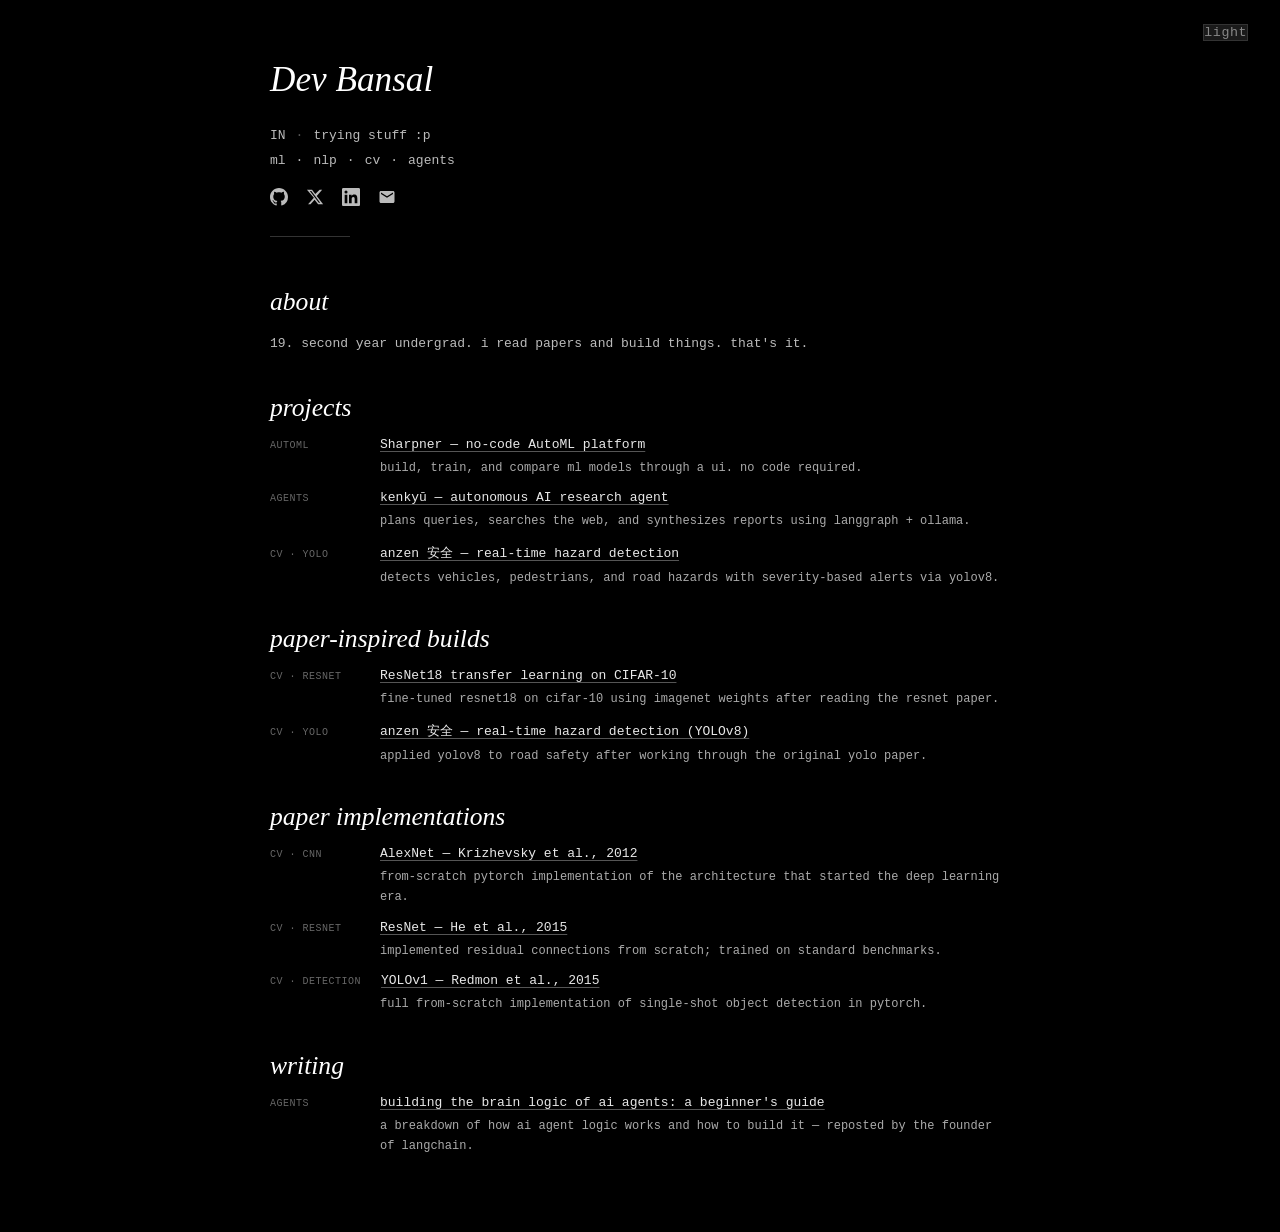
==== index.html @ 610fa6ba "Add files via upload" ====
<!doctype html>
<html lang="en">
  <head>
    <meta charset="UTF-8" />
    <meta name="viewport" content="width=device-width, initial-scale=1.0" />
    <title>sharpeye08</title>
    <style>
      *,
      *::before,
      *::after {
        box-sizing: border-box;
        margin: 0;
        padding: 0;
      }

      /* ── Dark mode (default) ── */
      :root {
        --bg: #000;
        --fg: #e8e8e8;
        --fg-heading: #fff;
        --fg-meta: #bbb;
        --fg-dot: #555;
        --fg-date: #666;
        --fg-desc: #777;
        --fg-about: #aaa;
        --fg-footer: #444;
        --fg-footer-hv: #888;
        --link-color: #e8e8e8;
        --link-dec: #555;
        --link-hv: #fff;
        --link-dec-hv: #aaa;
        --hr-color: #333;
        --toggle-bg: #1a1a1a;
        --toggle-border: #333;
        --toggle-fg: #888;
        --toggle-hv: #bbb;
      }

      /* ── Light mode ── */
      body.light {
        --bg: #fafafa;
        --fg: #1a1a1a;
        --fg-heading: #000;
        --fg-meta: #555;
        --fg-dot: #bbb;
        --fg-date: #999;
        --fg-desc: #888;
        --fg-about: #555;
        --fg-footer: #bbb;
        --fg-footer-hv: #666;
        --link-color: #1a1a1a;
        --link-dec: #bbb;
        --link-hv: #000;
        --link-dec-hv: #666;
        --hr-color: #ddd;
        --toggle-bg: #f0f0f0;
        --toggle-border: #ddd;
        --toggle-fg: #999;
        --toggle-hv: #444;
      }

      body {
        background: var(--bg);
        color: var(--fg);
        font-family:
          "SF Mono", "SFMono-Regular", ui-monospace, Menlo, Monaco,
          "Cascadia Mono", "Liberation Mono", monospace;
        font-size: 13px;
        min-height: 100vh;
        padding: 60px 0 40px 0;
        transition:
          background 0.2s,
          color 0.2s;
      }

      .container {
        max-width: 820px;
        margin: 0 auto;
        padding: 0 40px;
      }

      /* ── Theme toggle ── */
      .theme-toggle {
        position: fixed;
        top: 24px;
        right: 32px;
        background: var(--toggle-bg);
        border: 1px solid var(--toggle-border);
        color: var(--toggle-fg);
        font-family:
          "SF Mono", "SFMono-Regular", ui-monospace, Menlo, monospace;
        transition:
          color 0.15s,
          border-color 0.15s,
          background 0.2s;
        letter-spacing: 0.04em;
      }

      .theme-toggle:hover {
        color: var(--toggle-hv);
        border-color: var(--toggle-hv);
      }

      /* ── Header ── */
      .name {
        font-family: Georgia, "Times New Roman", serif;
        font-size: 2.2rem;
        font-weight: normal;
        font-style: italic;
        color: var(--fg-heading);
        margin-bottom: 28px;
      }

      .meta-line {
        display: flex;
        align-items: center;
        gap: 10px;
        color: var(--fg-meta);
        margin-bottom: 10px;
        font-size: 13px;
        font-family:
          "SF Mono", "SFMono-Regular", ui-monospace, Menlo, monospace;
      }

      .meta-line .dot {
        color: var(--fg-dot);
      }

      .tags-line {
        display: flex;
        align-items: center;
        gap: 10px;
        color: var(--fg-meta);
        margin-bottom: 20px;
        font-size: 13px;
        font-family:
          "SF Mono", "SFMono-Regular", ui-monospace, Menlo, monospace;
      }

      /* ── Social Icons ── */
      .socials {
        display: flex;
        gap: 18px;
        margin-bottom: 30px;
      }

      .socials a {
        color: var(--fg-meta);
        text-decoration: none;
        display: flex;
        align-items: center;
        transition: color 0.15s;
      }

      .socials a:hover {
        color: var(--fg-heading);
      }

      .socials svg {
        width: 18px;
        height: 18px;
        fill: currentColor;
      }

      /* ── Divider ── */
      hr {
        border: none;
        border-top: 1px solid var(--hr-color);
        width: 80px;
        margin: 10px 0 50px 0;
        transition: border-color 0.2s;
      }

      /* ── Sections ── */
      section {
        margin-bottom: 36px;
      }

      .section-title {
        font-family: Georgia, "Times New Roman", serif;
        font-size: 1.6rem;
        font-weight: normal;
        font-style: italic;
        color: var(--fg-heading);
        margin-bottom: 14px;
      }

      .entry {
        display: flex;
        align-items: baseline;
        gap: 20px;
        margin-bottom: 6px;
      }

      .entry-tag {
        font-size: 10px;
        font-family:
          "SF Mono", "SFMono-Regular", ui-monospace, Menlo, monospace;
        color: var(--fg-date);
        white-space: nowrap;
        min-width: 90px;
        letter-spacing: 0.05em;
        text-transform: uppercase;
      }

      .entry-link {
        color: var(--link-color);
        text-decoration: underline;
        text-underline-offset: 3px;
        text-decoration-color: var(--link-dec);
        font-size: 13px;
        font-family:
          "SF Mono", "SFMono-Regular", ui-monospace, Menlo, monospace;
        cursor: pointer;
        transition:
          color 0.15s,
          text-decoration-color 0.15s;
      }

      .entry-link:hover {
        color: var(--link-hv);
        text-decoration-color: var(--link-dec-hv);
      }

      .empty {
        color: var(--fg-desc);
        font-size: 13px;
      }

      /* ── About ── */
      .about {
        color: var(--fg-meta);
        font-size: 13px;
        font-family:
          "SF Mono", "SFMono-Regular", ui-monospace, Menlo, monospace;
        line-height: 2;
        max-width: 580px;
        margin-bottom: 36px;
      }

      /* ── Entry description ── */
      .entry-desc {
        color: var(--fg-about);
        font-size: 12px;
        font-family:
          "SF Mono", "SFMono-Regular", ui-monospace, Menlo, monospace;
        margin-top: 3px;
        margin-left: 110px;
        margin-bottom: 12px;
        line-height: 1.7;
      }

      /* ── Footer ── */
      footer {
        margin-top: 60px;
        padding-top: 20px;
        display: flex;
        justify-content: space-between;
        align-items: center;
        color: var(--fg-footer);
        font-size: 11px;
        font-family: "IBM Plex Mono", monospace;
      }

      footer a {
        color: var(--fg-footer);
        text-decoration: none;
        transition: color 0.15s;
      }

      footer a:hover {
        color: var(--fg-footer-hv);
      }
    </style>
  </head>
  <body>
    <button
      class="theme-toggle"
      onclick="
        document.body.classList.toggle('light');
        this.textContent = document.body.classList.contains('light')
          ? 'dark'
          : 'light';
      "
    >
      light
    </button>
    <div class="container">
      <!-- Header -->
      <h1 class="name">Dev Bansal</h1>

      <div class="meta-line">
        <span>IN</span>
        <span class="dot">·</span>
        <span>trying stuff :p</span>
      </div>

      <div class="tags-line">
        <span>ml</span>
        <span class="dot">·</span>
        <span>nlp</span>
        <span class="dot">·</span>
        <span>cv</span>
        <span class="dot">·</span>
        <span>agents</span>
      </div>

      <!-- Social Icons -->
      <div class="socials">
        <!-- GitHub -->
        <a href="https://github.com/sharpeye08" target="_blank" title="GitHub">
          <svg viewBox="0 0 24 24" xmlns="http://www.w3.org/2000/svg">
            <path
              d="M12 0C5.37 0 0 5.37 0 12c0 5.31 3.435 9.795 8.205 11.385.6.105.825-.255.825-.57 0-.285-.015-1.23-.015-2.235-3.015.555-3.795-.735-4.035-1.41-.135-.345-.72-1.41-1.23-1.695-.42-.225-1.02-.78-.015-.795.945-.015 1.62.87 1.845 1.23 1.08 1.815 2.805 1.305 3.495.99.105-.78.42-1.305.765-1.605-2.67-.3-5.46-1.335-5.46-5.925 0-1.305.465-2.385 1.23-3.225-.12-.3-.54-1.53.12-3.18 0 0 1.005-.315 3.3 1.23.96-.27 1.98-.405 3-.405s2.04.135 3 .405c2.295-1.56 3.3-1.23 3.3-1.23.66 1.65.24 2.88.12 3.18.765.84 1.23 1.905 1.23 3.225 0 4.605-2.805 5.625-5.475 5.925.435.375.81 1.095.81 2.22 0 1.605-.015 2.895-.015 3.3 0 .315.225.69.825.57A12.02 12.02 0 0 0 24 12c0-6.63-5.37-12-12-12z"
            />
          </svg>
        </a>
        <!-- X / Twitter -->
        <a href="https://x.com/sharpeye_wnl" target="_blank" title="X">
          <svg viewBox="0 0 24 24" xmlns="http://www.w3.org/2000/svg">
            <path
              d="M18.244 2.25h3.308l-7.227 8.26 8.502 11.24H16.17l-4.714-6.231-5.401 6.231H2.744l7.737-8.835L1.254 2.25H8.08l4.259 5.632L18.244 2.25zm-1.161 17.52h1.833L7.084 4.126H5.117L17.083 19.77z"
            />
          </svg>
        </a>
        <!-- LinkedIn -->
        <a
          href="https://www.linkedin.com/in/devbansal08"
          target="_blank"
          title="LinkedIn"
        >
          <svg viewBox="0 0 24 24" xmlns="http://www.w3.org/2000/svg">
            <path
              d="M20.447 20.452h-3.554v-5.569c0-1.328-.027-3.037-1.852-3.037-1.853 0-2.136 1.445-2.136 2.939v5.667H9.351V9h3.414v1.561h.046c.477-.9 1.637-1.85 3.37-1.85 3.601 0 4.267 2.37 4.267 5.455v6.286zM5.337 7.433a2.062 2.062 0 0 1-2.063-2.065 2.064 2.064 0 1 1 2.063 2.065zm1.782 13.019H3.555V9h3.564v11.452zM22.225 0H1.771C.792 0 0 .774 0 1.729v20.542C0 23.227.792 24 1.771 24h20.451C23.2 24 24 23.227 24 22.271V1.729C24 .774 23.2 0 22.222 0h.003z"
            />
          </svg>
        </a>
        <!-- Email -->
        <a href="mailto:" title="Email">
          <svg viewBox="0 0 24 24" xmlns="http://www.w3.org/2000/svg">
            <path
              d="M20 4H4c-1.1 0-2 .9-2 2v12c0 1.1.9 2 2 2h16c1.1 0 2-.9 2-2V6c0-1.1-.9-2-2-2zm0 4-8 5-8-5V6l8 5 8-5v2z"
            />
          </svg>
        </a>
      </div>

      <hr />

      <!-- About -->
      <section>
        <h2 class="section-title">about</h2>
        <p class="about">
          19. second year undergrad. i read papers and build things. that's it.
        </p>
      </section>

      <!-- Projects -->
      <section>
        <h2 class="section-title">projects</h2>
        <div class="entry">
          <span class="entry-tag">automl</span>
          <a
            href="https://github.com/sharpeye08/Sharpner"
            target="_blank"
            class="entry-link"
            >Sharpner — no-code AutoML platform</a
          >
        </div>
        <p class="entry-desc">
          build, train, and compare ml models through a ui. no code required.
        </p>
        <div class="entry">
          <span class="entry-tag">agents</span>
          <a
            href="https://github.com/sharpeye08/kenkyu"
            target="_blank"
            class="entry-link"
            >kenkyū — autonomous AI research agent</a
          >
        </div>
        <p class="entry-desc">
          plans queries, searches the web, and synthesizes reports using
          langgraph + ollama.
        </p>
        <div class="entry">
          <span class="entry-tag">cv · yolo</span>
          <a
            href="https://github.com/sharpeye08/anzen-"
            target="_blank"
            class="entry-link"
            >anzen 安全 — real-time hazard detection</a
          >
        </div>
        <p class="entry-desc">
          detects vehicles, pedestrians, and road hazards with severity-based
          alerts via yolov8.
        </p>
      </section>

      <!-- Paper-inspired builds -->
      <section>
        <h2 class="section-title">paper-inspired builds</h2>
        <div class="entry">
          <span class="entry-tag">cv · resnet</span>
          <a
            href="https://github.com/sharpeye08/ResNet18-transfer-learning-on-CIFAR-10"
            target="_blank"
            class="entry-link"
            >ResNet18 transfer learning on CIFAR-10</a
          >
        </div>
        <p class="entry-desc">
          fine-tuned resnet18 on cifar-10 using imagenet weights after reading
          the resnet paper.
        </p>
        <div class="entry">
          <span class="entry-tag">cv · yolo</span>
          <a
            href="https://github.com/sharpeye08/anzen-"
            target="_blank"
            class="entry-link"
            >anzen 安全 — real-time hazard detection (YOLOv8)</a
          >
        </div>
        <p class="entry-desc">
          applied yolov8 to road safety after working through the original yolo
          paper.
        </p>
      </section>

      <!-- Paper implementations -->
      <section>
        <h2 class="section-title">paper implementations</h2>
        <div class="entry">
          <span class="entry-tag">cv · cnn</span>
          <a
            href="https://github.com/sharpeye08/AlexNet-implementation"
            target="_blank"
            class="entry-link"
            >AlexNet — Krizhevsky et al., 2012</a
          >
        </div>
        <p class="entry-desc">
          from-scratch pytorch implementation of the architecture that started
          the deep learning era.
        </p>
        <div class="entry">
          <span class="entry-tag">cv · resnet</span>
          <a
            href="https://github.com/sharpeye08/ResNet-implementation"
            target="_blank"
            class="entry-link"
            >ResNet — He et al., 2015</a
          >
        </div>
        <p class="entry-desc">
          implemented residual connections from scratch; trained on standard
          benchmarks.
        </p>
        <div class="entry">
          <span class="entry-tag">cv · detection</span>
          <a
            href="https://github.com/sharpeye08/YOLOv1-Paper-Implementation-"
            target="_blank"
            class="entry-link"
            >YOLOv1 — Redmon et al., 2015</a
          >
        </div>
        <p class="entry-desc">
          full from-scratch implementation of single-shot object detection in
          pytorch.
        </p>
      </section>

      <!-- Writing -->
      <section>
        <h2 class="section-title">writing</h2>
        <div class="entry">
          <span class="entry-tag">agents</span>
          <a
            href="https://x.com/sharpeye_wnl/status/2017110571460784451"
            target="_blank"
            class="entry-link"
            >building the brain logic of ai agents: a beginner's guide</a
          >
        </div>
        <p class="entry-desc">
          a breakdown of how ai agent logic works and how to build it — reposted
          by the founder of langchain.
        </p>
      </section>
    </div>
  </body>
</html>
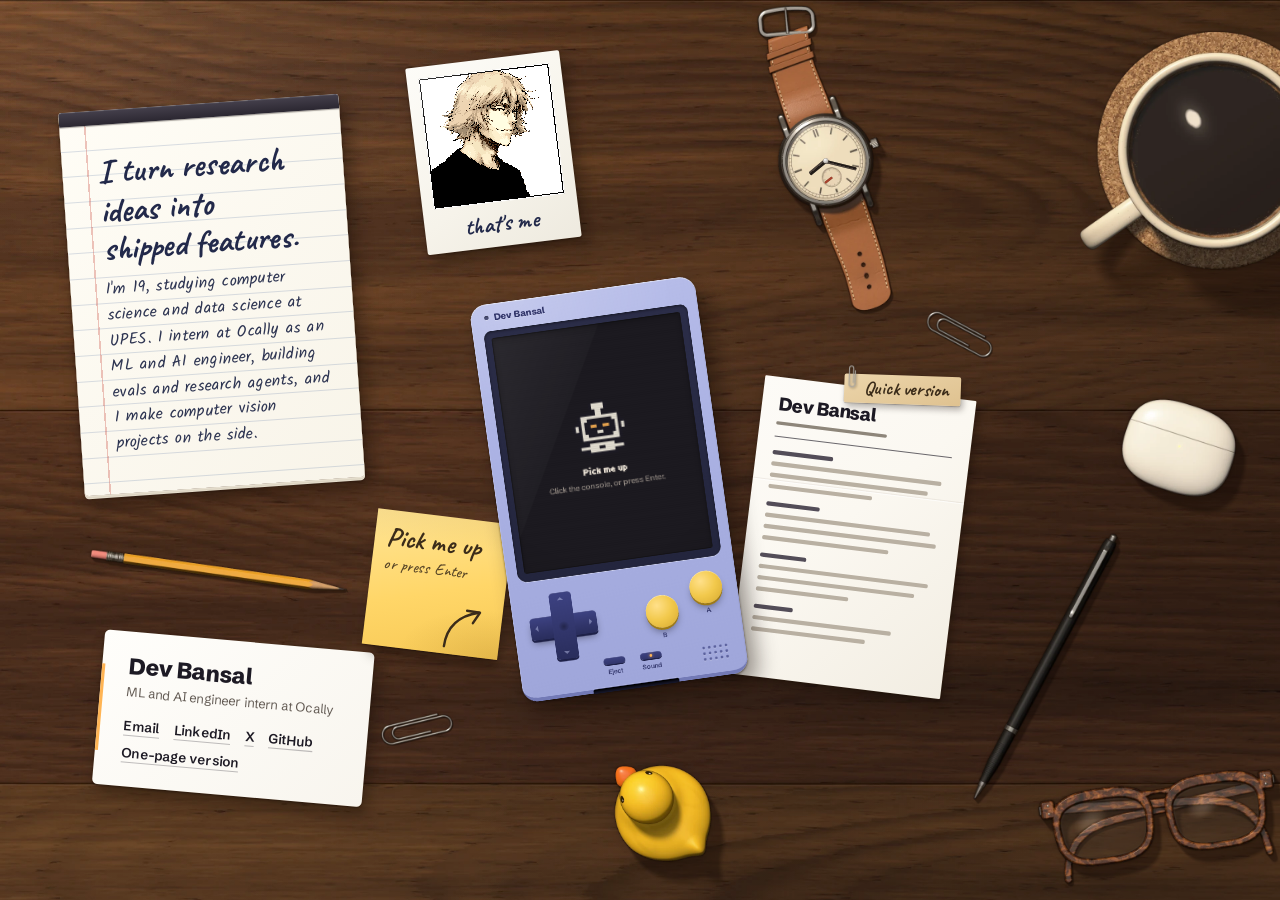
==== commit 95094c09: "New portfolio: a desk flat-lay with a playable handheld console Pick up the console and play the car" ====
--- a/index.html
+++ b/index.html
@@ -1,495 +1,184 @@
-<!doctype html>
-<html lang="en">
-  <head>
-    <meta charset="UTF-8" />
-    <meta name="viewport" content="width=device-width, initial-scale=1.0" />
-    <title>sharpeye08</title>
-    <style>
-      *,
-      *::before,
-      *::after {
-        box-sizing: border-box;
-        margin: 0;
-        padding: 0;
-      }
-
-      /* ── Dark mode (default) ── */
-      :root {
-        --bg: #000;
-        --fg: #e8e8e8;
-        --fg-heading: #fff;
-        --fg-meta: #bbb;
-        --fg-dot: #555;
-        --fg-date: #666;
-        --fg-desc: #777;
-        --fg-about: #aaa;
-        --fg-footer: #444;
-        --fg-footer-hv: #888;
-        --link-color: #e8e8e8;
-        --link-dec: #555;
-        --link-hv: #fff;
-        --link-dec-hv: #aaa;
-        --hr-color: #333;
-        --toggle-bg: #1a1a1a;
-        --toggle-border: #333;
-        --toggle-fg: #888;
-        --toggle-hv: #bbb;
-      }
-
-      /* ── Light mode ── */
-      body.light {
-        --bg: #fafafa;
-        --fg: #1a1a1a;
-        --fg-heading: #000;
-        --fg-meta: #555;
-        --fg-dot: #bbb;
-        --fg-date: #999;
-        --fg-desc: #888;
-        --fg-about: #555;
-        --fg-footer: #bbb;
-        --fg-footer-hv: #666;
-        --link-color: #1a1a1a;
-        --link-dec: #bbb;
-        --link-hv: #000;
-        --link-dec-hv: #666;
-        --hr-color: #ddd;
-        --toggle-bg: #f0f0f0;
-        --toggle-border: #ddd;
-        --toggle-fg: #999;
-        --toggle-hv: #444;
-      }
-
-      body {
-        background: var(--bg);
-        color: var(--fg);
-        font-family:
-          "SF Mono", "SFMono-Regular", ui-monospace, Menlo, Monaco,
-          "Cascadia Mono", "Liberation Mono", monospace;
-        font-size: 13px;
-        min-height: 100vh;
-        padding: 60px 0 40px 0;
-        transition:
-          background 0.2s,
-          color 0.2s;
-      }
-
-      .container {
-        max-width: 820px;
-        margin: 0 auto;
-        padding: 0 40px;
-      }
-
-      /* ── Theme toggle ── */
-      .theme-toggle {
-        position: fixed;
-        top: 24px;
-        right: 32px;
-        background: var(--toggle-bg);
-        border: 1px solid var(--toggle-border);
-        color: var(--toggle-fg);
-        font-family:
-          "SF Mono", "SFMono-Regular", ui-monospace, Menlo, monospace;
-        transition:
-          color 0.15s,
-          border-color 0.15s,
-          background 0.2s;
-        letter-spacing: 0.04em;
-      }
-
-      .theme-toggle:hover {
-        color: var(--toggle-hv);
-        border-color: var(--toggle-hv);
-      }
-
-      /* ── Header ── */
-      .name {
-        font-family: Georgia, "Times New Roman", serif;
-        font-size: 2.2rem;
-        font-weight: normal;
-        font-style: italic;
-        color: var(--fg-heading);
-        margin-bottom: 28px;
-      }
-
-      .meta-line {
-        display: flex;
-        align-items: center;
-        gap: 10px;
-        color: var(--fg-meta);
-        margin-bottom: 10px;
-        font-size: 13px;
-        font-family:
-          "SF Mono", "SFMono-Regular", ui-monospace, Menlo, monospace;
-      }
-
-      .meta-line .dot {
-        color: var(--fg-dot);
-      }
-
-      .tags-line {
-        display: flex;
-        align-items: center;
-        gap: 10px;
-        color: var(--fg-meta);
-        margin-bottom: 20px;
-        font-size: 13px;
-        font-family:
-          "SF Mono", "SFMono-Regular", ui-monospace, Menlo, monospace;
-      }
-
-      /* ── Social Icons ── */
-      .socials {
-        display: flex;
-        gap: 18px;
-        margin-bottom: 30px;
-      }
-
-      .socials a {
-        color: var(--fg-meta);
-        text-decoration: none;
-        display: flex;
-        align-items: center;
-        transition: color 0.15s;
-      }
-
-      .socials a:hover {
-        color: var(--fg-heading);
-      }
-
-      .socials svg {
-        width: 18px;
-        height: 18px;
-        fill: currentColor;
-      }
-
-      /* ── Divider ── */
-      hr {
-        border: none;
-        border-top: 1px solid var(--hr-color);
-        width: 80px;
-        margin: 10px 0 50px 0;
-        transition: border-color 0.2s;
-      }
-
-      /* ── Sections ── */
-      section {
-        margin-bottom: 36px;
-      }
-
-      .section-title {
-        font-family: Georgia, "Times New Roman", serif;
-        font-size: 1.6rem;
-        font-weight: normal;
-        font-style: italic;
-        color: var(--fg-heading);
-        margin-bottom: 14px;
-      }
-
-      .entry {
-        display: flex;
-        align-items: baseline;
-        gap: 20px;
-        margin-bottom: 6px;
-      }
-
-      .entry-tag {
-        font-size: 10px;
-        font-family:
-          "SF Mono", "SFMono-Regular", ui-monospace, Menlo, monospace;
-        color: var(--fg-date);
-        white-space: nowrap;
-        min-width: 90px;
-        letter-spacing: 0.05em;
-        text-transform: uppercase;
-      }
-
-      .entry-link {
-        color: var(--link-color);
-        text-decoration: underline;
-        text-underline-offset: 3px;
-        text-decoration-color: var(--link-dec);
-        font-size: 13px;
-        font-family:
-          "SF Mono", "SFMono-Regular", ui-monospace, Menlo, monospace;
-        cursor: pointer;
-        transition:
-          color 0.15s,
-          text-decoration-color 0.15s;
-      }
-
-      .entry-link:hover {
-        color: var(--link-hv);
-        text-decoration-color: var(--link-dec-hv);
-      }
-
-      .empty {
-        color: var(--fg-desc);
-        font-size: 13px;
-      }
-
-      /* ── About ── */
-      .about {
-        color: var(--fg-meta);
-        font-size: 13px;
-        font-family:
-          "SF Mono", "SFMono-Regular", ui-monospace, Menlo, monospace;
-        line-height: 2;
-        max-width: 580px;
-        margin-bottom: 36px;
-      }
-
-      /* ── Entry description ── */
-      .entry-desc {
-        color: var(--fg-about);
-        font-size: 12px;
-        font-family:
-          "SF Mono", "SFMono-Regular", ui-monospace, Menlo, monospace;
-        margin-top: 3px;
-        margin-left: 110px;
-        margin-bottom: 12px;
-        line-height: 1.7;
-      }
-
-      /* ── Footer ── */
-      footer {
-        margin-top: 60px;
-        padding-top: 20px;
-        display: flex;
-        justify-content: space-between;
-        align-items: center;
-        color: var(--fg-footer);
-        font-size: 11px;
-        font-family: "IBM Plex Mono", monospace;
-      }
-
-      footer a {
-        color: var(--fg-footer);
-        text-decoration: none;
-        transition: color 0.15s;
-      }
-
-      footer a:hover {
-        color: var(--fg-footer-hv);
-      }
-    </style>
-  </head>
-  <body>
-    <button
-      class="theme-toggle"
-      onclick="
-        document.body.classList.toggle('light');
-        this.textContent = document.body.classList.contains('light')
-          ? 'dark'
-          : 'light';
-      "
-    >
-      light
-    </button>
-    <div class="container">
-      <!-- Header -->
-      <h1 class="name">Dev Bansal</h1>
-
-      <div class="meta-line">
-        <span>IN</span>
-        <span class="dot">·</span>
-        <span>trying stuff :p</span>
-      </div>
-
-      <div class="tags-line">
-        <span>ml</span>
-        <span class="dot">·</span>
-        <span>nlp</span>
-        <span class="dot">·</span>
-        <span>cv</span>
-        <span class="dot">·</span>
-        <span>agents</span>
-      </div>
-
-      <!-- Social Icons -->
-      <div class="socials">
-        <!-- GitHub -->
-        <a href="https://github.com/sharpeye08" target="_blank" title="GitHub">
-          <svg viewBox="0 0 24 24" xmlns="http://www.w3.org/2000/svg">
-            <path
-              d="M12 0C5.37 0 0 5.37 0 12c0 5.31 3.435 9.795 8.205 11.385.6.105.825-.255.825-.57 0-.285-.015-1.23-.015-2.235-3.015.555-3.795-.735-4.035-1.41-.135-.345-.72-1.41-1.23-1.695-.42-.225-1.02-.78-.015-.795.945-.015 1.62.87 1.845 1.23 1.08 1.815 2.805 1.305 3.495.99.105-.78.42-1.305.765-1.605-2.67-.3-5.46-1.335-5.46-5.925 0-1.305.465-2.385 1.23-3.225-.12-.3-.54-1.53.12-3.18 0 0 1.005-.315 3.3 1.23.96-.27 1.98-.405 3-.405s2.04.135 3 .405c2.295-1.56 3.3-1.23 3.3-1.23.66 1.65.24 2.88.12 3.18.765.84 1.23 1.905 1.23 3.225 0 4.605-2.805 5.625-5.475 5.925.435.375.81 1.095.81 2.22 0 1.605-.015 2.895-.015 3.3 0 .315.225.69.825.57A12.02 12.02 0 0 0 24 12c0-6.63-5.37-12-12-12z"
-            />
-          </svg>
-        </a>
-        <!-- X / Twitter -->
-        <a href="https://x.com/sharpeye_wnl" target="_blank" title="X">
-          <svg viewBox="0 0 24 24" xmlns="http://www.w3.org/2000/svg">
-            <path
-              d="M18.244 2.25h3.308l-7.227 8.26 8.502 11.24H16.17l-4.714-6.231-5.401 6.231H2.744l7.737-8.835L1.254 2.25H8.08l4.259 5.632L18.244 2.25zm-1.161 17.52h1.833L7.084 4.126H5.117L17.083 19.77z"
-            />
-          </svg>
-        </a>
-        <!-- LinkedIn -->
-        <a
-          href="https://www.linkedin.com/in/devbansal08"
-          target="_blank"
-          title="LinkedIn"
-        >
-          <svg viewBox="0 0 24 24" xmlns="http://www.w3.org/2000/svg">
-            <path
-              d="M20.447 20.452h-3.554v-5.569c0-1.328-.027-3.037-1.852-3.037-1.853 0-2.136 1.445-2.136 2.939v5.667H9.351V9h3.414v1.561h.046c.477-.9 1.637-1.85 3.37-1.85 3.601 0 4.267 2.37 4.267 5.455v6.286zM5.337 7.433a2.062 2.062 0 0 1-2.063-2.065 2.064 2.064 0 1 1 2.063 2.065zm1.782 13.019H3.555V9h3.564v11.452zM22.225 0H1.771C.792 0 0 .774 0 1.729v20.542C0 23.227.792 24 1.771 24h20.451C23.2 24 24 23.227 24 22.271V1.729C24 .774 23.2 0 22.222 0h.003z"
-            />
-          </svg>
-        </a>
-        <!-- Email -->
-        <a href="mailto:" title="Email">
-          <svg viewBox="0 0 24 24" xmlns="http://www.w3.org/2000/svg">
-            <path
-              d="M20 4H4c-1.1 0-2 .9-2 2v12c0 1.1.9 2 2 2h16c1.1 0 2-.9 2-2V6c0-1.1-.9-2-2-2zm0 4-8 5-8-5V6l8 5 8-5v2z"
-            />
-          </svg>
-        </a>
-      </div>
-
-      <hr />
-
-      <!-- About -->
-      <section>
-        <h2 class="section-title">about</h2>
-        <p class="about">
-          19. second year undergrad. i read papers and build things. that's it.
-        </p>
-      </section>
-
-      <!-- Projects -->
-      <section>
-        <h2 class="section-title">projects</h2>
-        <div class="entry">
-          <span class="entry-tag">automl</span>
-          <a
-            href="https://github.com/sharpeye08/Sharpner"
-            target="_blank"
-            class="entry-link"
-            >Sharpner — no-code AutoML platform</a
-          >
-        </div>
-        <p class="entry-desc">
-          build, train, and compare ml models through a ui. no code required.
-        </p>
-        <div class="entry">
-          <span class="entry-tag">agents</span>
-          <a
-            href="https://github.com/sharpeye08/kenkyu"
-            target="_blank"
-            class="entry-link"
-            >kenkyū — autonomous AI research agent</a
-          >
-        </div>
-        <p class="entry-desc">
-          plans queries, searches the web, and synthesizes reports using
-          langgraph + ollama.
-        </p>
-        <div class="entry">
-          <span class="entry-tag">cv · yolo</span>
-          <a
-            href="https://github.com/sharpeye08/anzen-"
-            target="_blank"
-            class="entry-link"
-            >anzen 安全 — real-time hazard detection</a
-          >
-        </div>
-        <p class="entry-desc">
-          detects vehicles, pedestrians, and road hazards with severity-based
-          alerts via yolov8.
-        </p>
-      </section>
-
-      <!-- Paper-inspired builds -->
-      <section>
-        <h2 class="section-title">paper-inspired builds</h2>
-        <div class="entry">
-          <span class="entry-tag">cv · resnet</span>
-          <a
-            href="https://github.com/sharpeye08/ResNet18-transfer-learning-on-CIFAR-10"
-            target="_blank"
-            class="entry-link"
-            >ResNet18 transfer learning on CIFAR-10</a
-          >
-        </div>
-        <p class="entry-desc">
-          fine-tuned resnet18 on cifar-10 using imagenet weights after reading
-          the resnet paper.
-        </p>
-        <div class="entry">
-          <span class="entry-tag">cv · yolo</span>
-          <a
-            href="https://github.com/sharpeye08/anzen-"
-            target="_blank"
-            class="entry-link"
-            >anzen 安全 — real-time hazard detection (YOLOv8)</a
-          >
-        </div>
-        <p class="entry-desc">
-          applied yolov8 to road safety after working through the original yolo
-          paper.
-        </p>
-      </section>
-
-      <!-- Paper implementations -->
-      <section>
-        <h2 class="section-title">paper implementations</h2>
-        <div class="entry">
-          <span class="entry-tag">cv · cnn</span>
-          <a
-            href="https://github.com/sharpeye08/AlexNet-implementation"
-            target="_blank"
-            class="entry-link"
-            >AlexNet — Krizhevsky et al., 2012</a
-          >
-        </div>
-        <p class="entry-desc">
-          from-scratch pytorch implementation of the architecture that started
-          the deep learning era.
-        </p>
-        <div class="entry">
-          <span class="entry-tag">cv · resnet</span>
-          <a
-            href="https://github.com/sharpeye08/ResNet-implementation"
-            target="_blank"
-            class="entry-link"
-            >ResNet — He et al., 2015</a
-          >
-        </div>
-        <p class="entry-desc">
-          implemented residual connections from scratch; trained on standard
-          benchmarks.
-        </p>
-        <div class="entry">
-          <span class="entry-tag">cv · detection</span>
-          <a
-            href="https://github.com/sharpeye08/YOLOv1-Paper-Implementation-"
-            target="_blank"
-            class="entry-link"
-            >YOLOv1 — Redmon et al., 2015</a
-          >
-        </div>
-        <p class="entry-desc">
-          full from-scratch implementation of single-shot object detection in
-          pytorch.
-        </p>
-      </section>
-
-      <!-- Writing -->
-      <section>
-        <h2 class="section-title">writing</h2>
-        <div class="entry">
-          <span class="entry-tag">agents</span>
-          <a
-            href="https://x.com/sharpeye_wnl/status/2017110571460784451"
-            target="_blank"
-            class="entry-link"
-            >building the brain logic of ai agents: a beginner's guide</a
-          >
-        </div>
-        <p class="entry-desc">
-          a breakdown of how ai agent logic works and how to build it — reposted
-          by the founder of langchain.
-        </p>
-      </section>
-    </div>
-  </body>
-</html>
+<!DOCTYPE html>
+<html lang="en">
+  <head>
+    <meta charset="utf-8" />
+    <meta name="viewport" content="width=device-width, initial-scale=1" />
+    <title>Dev Bansal, ML and AI engineer</title>
+    <meta
+      name="description"
+      content="Dev Bansal, 19, ML and AI engineer intern at Ocally. Projects, writing and links, played on a handheld console."
+    />
+    <meta name="theme-color" content="#342419" />
+    <link rel="canonical" href="https://sharpeye08.github.io/" />
+    <meta property="og:type" content="website" />
+    <meta property="og:site_name" content="Dev Bansal" />
+    <meta property="og:title" content="Dev Bansal, ML and AI engineer" />
+    <meta property="og:description" content="Pick up the console and play the cartridges: projects, writing and links. Or read the one-page version." />
+    <meta property="og:url" content="https://sharpeye08.github.io/" />
+    <meta property="og:image" content="https://sharpeye08.github.io/assets/og.jpg" />
+    <meta property="og:image:width" content="1200" />
+    <meta property="og:image:height" content="630" />
+    <meta property="og:image:alt" content="A handheld console, a printed one-page resume and a coffee mug on a walnut desk." />
+    <meta name="twitter:card" content="summary_large_image" />
+    <meta name="twitter:site" content="@sharpeye_wnl" />
+    <link rel="icon" href="assets/avatar-pixel.png" />
+    <link rel="preconnect" href="https://fonts.googleapis.com" />
+    <link rel="preconnect" href="https://fonts.gstatic.com" crossorigin />
+    <link
+      href="https://fonts.googleapis.com/css2?family=Pixelify+Sans:wght@400;600;700&family=Schibsted+Grotesk:wght@400;600;800&display=swap"
+      rel="stylesheet"
+    />
+    <!-- Pixelify's capital B reads as G or 8; this one letter comes from Tiny5 -->
+    <link href="https://fonts.googleapis.com/css2?family=Tiny5&text=B&display=swap" rel="stylesheet" />
+    <link href="https://fonts.googleapis.com/css2?family=Caveat:wght@500;700&family=Kalam:wght@400&display=swap" rel="stylesheet" />
+    <link rel="stylesheet" href="css/style.css" />
+    <link rel="stylesheet" href="css/screen.css" />
+    <link rel="stylesheet" href="css/scene.css" />
+    <link rel="stylesheet" href="css/desk.css" />
+  </head>
+  <body>
+    <noscript>
+      <div class="noscript">
+        <p>This portfolio runs on JavaScript. Without it, read the <a href="classic.html">one-page version</a>, find my work on <a href="https://github.com/sharpeye08">GitHub</a>, or email <a href="mailto:devb6646@gmail.com">devb6646@gmail.com</a>.</p>
+      </div>
+    </noscript>
+    <div class="room">
+      <header class="intro">
+        <h1 id="headline">I turn research ideas into shipped features.</h1>
+        <p id="intro">
+          I'm 19, studying computer science and data science at UPES. I intern
+          at Ocally as an ML and AI engineer, building evals and research
+          agents, and I make computer vision projects on the side.
+        </p>
+      </header>
+
+      <main class="stage" id="stage" aria-label="Cartridge shelf and console">
+        <div class="unit" id="unit">
+          <div class="console" id="console">
+            <div class="brand">
+              <span class="led" id="led" aria-hidden="true"></span>
+              <span id="deviceName">Dev Bansal</span>
+            </div>
+            <div class="bezel">
+              <div class="screen" id="screen">
+                <div class="view" id="view"></div>
+                <canvas class="noise" id="noise" hidden aria-hidden="true"></canvas>
+              </div>
+            </div>
+            <div class="controls">
+              <div class="dpad" role="group" aria-label="Direction pad">
+                <span class="cross" aria-hidden="true"><i></i><i></i><b class="ar-up"></b><b class="ar-right"></b><b class="ar-down"></b><b class="ar-left"></b></span>
+                <button type="button" class="dp up" data-act="up" aria-label="Up"></button>
+                <button type="button" class="dp right" data-act="right" aria-label="Right"></button>
+                <button type="button" class="dp down" data-act="down" aria-label="Down"></button>
+                <button type="button" class="dp left" data-act="left" aria-label="Left"></button>
+              </div>
+              <div class="ab">
+                <div class="key key-b"><button type="button" class="round b" data-act="b" aria-label="B button, back"></button><span aria-hidden="true">B</span></div>
+                <div class="key key-a"><button type="button" class="round a" data-act="a" aria-label="A button, select"></button><span aria-hidden="true">A</span></div>
+              </div>
+              <div class="pills">
+                <button type="button" class="pill" data-act="eject"><i></i><span>Eject</span></button>
+                <button type="button" class="pill" data-act="sound" id="soundBtn" aria-pressed="true"><i class="pill-led"></i><span>Sound</span></button>
+              </div>
+              <div class="speaker" aria-hidden="true"></div>
+            </div>
+            <div class="slit" aria-hidden="true"></div>
+          </div>
+        </div>
+      </main>
+
+      <div class="scene" id="scene">
+        <div class="desk" id="desk">
+          <div class="pad">
+            <h1 class="pad-title" id="padTitle">I turn research ideas into shipped features.</h1>
+            <p class="pad-text" id="padText">I'm 19, studying computer science and data science at UPES. I intern at Ocally as an ML and AI engineer, building evals and research agents, and I make computer vision projects on the side.</p>
+          </div>
+          <figure class="polaroid" aria-hidden="true">
+            <span class="polaroid-photo"><img src="assets/avatar-pixel.png" alt="" width="128" height="128" /></span>
+            <figcaption>that's me</figcaption>
+          </figure>
+          <div class="prop" data-prop="pencil" aria-hidden="true"><img src="assets/props/pencil.webp" alt="" decoding="async" /></div>
+          <div class="prop" data-prop="clip-a" aria-hidden="true"><img src="assets/props/clip-a.webp" alt="" decoding="async" /></div>
+          <div class="prop" data-prop="clip-b" aria-hidden="true"><img src="assets/props/clip-b.webp" alt="" decoding="async" /></div>
+          <button type="button" class="prop watch" data-prop="watch" aria-label="My watch: what time it is for me" aria-expanded="false" aria-controls="deskNote">
+            <img src="assets/props/watch.webp" alt="" decoding="async" />
+            <span class="hands" aria-hidden="true"><i class="hand-hour"></i><i class="hand-min"></i><b class="hand-cap"></b><span class="subdial"><i class="hand-sec"></i></span></span>
+          </button>
+          <div class="prop" data-prop="glasses" aria-hidden="true"><img src="assets/props/glasses.webp" alt="" decoding="async" /></div>
+          <div class="prop" data-prop="earbuds" aria-hidden="true"><img src="assets/props/earbuds.webp" alt="" decoding="async" /></div>
+          <div class="prop" data-prop="duck" aria-hidden="true"><img src="assets/props/duck.webp" alt="" decoding="async" /></div>
+          <div class="prop" data-prop="pen" aria-hidden="true"><img src="assets/props/pen.webp" alt="" decoding="async" /></div>
+          <button type="button" class="prop mug" data-prop="mug" aria-label="My coffee" aria-expanded="false" aria-controls="deskNote">
+            <img src="assets/props/mug.webp" alt="" decoding="async" />
+            <span class="ripple" aria-hidden="true"></span>
+            <span class="steam" aria-hidden="true"><i></i><i></i><i></i></span>
+          </button>
+          <button type="button" class="pickup" id="pickup" aria-label="Pick up the console"></button>
+          <a href="classic.html" class="paper" id="paper" aria-label="Read the one-page version">
+            <span class="paper-sheet" aria-hidden="true">
+              <b class="paper-name">Dev Bansal</b>
+              <i class="p-role" style="width: 62%"></i>
+              <i class="p-rule"></i>
+              <i class="p-head" style="width: 34%"></i>
+              <i style="width: 96%"></i>
+              <i style="width: 89%"></i>
+              <i style="width: 58%"></i>
+              <i class="p-head" style="width: 30%"></i>
+              <i style="width: 93%"></i>
+              <i style="width: 97%"></i>
+              <i style="width: 71%"></i>
+              <i class="p-head" style="width: 26%"></i>
+              <i style="width: 95%"></i>
+              <i style="width: 88%"></i>
+              <i style="width: 52%"></i>
+              <i class="p-head" style="width: 22%"></i>
+              <i style="width: 78%"></i>
+              <i style="width: 64%"></i>
+            </span>
+            <span class="paper-tag" aria-hidden="true">
+              <svg class="paper-clip" viewBox="0 0 16 46"><path d="M11 12v22a5 5 0 0 1-10 0V8a3.5 3.5 0 0 1 7 0v24" fill="none" stroke="currentColor" stroke-width="1.7" stroke-linecap="round" /></svg>
+              Quick version
+            </span>
+          </a>
+          <div class="sticky" id="sticky" aria-hidden="true">
+            <span class="sticky-text"><span class="cap-fine">Pick me up<small>or press Enter</small></span><span class="cap-touch">Tap to pick up</span></span>
+            <svg class="sticky-arrow" viewBox="0 0 64 34"><path d="M4 26C17 9 33 5 54 13" fill="none" stroke="currentColor" stroke-width="2.6" stroke-linecap="round" /><path d="M44 5l11 8.5-12 6" fill="none" stroke="currentColor" stroke-width="2.6" stroke-linecap="round" stroke-linejoin="round" /></svg>
+          </div>
+          <div class="card" id="card">
+            <p class="card-name">Dev Bansal</p>
+            <p class="card-role" id="cardRole">ML and AI engineer intern at Ocally</p>
+            <nav class="card-links" id="cardLinks" aria-label="Elsewhere">
+              <a href="mailto:devb6646@gmail.com">Email</a>
+              <a href="https://www.linkedin.com/in/devbansal08/" target="_blank" rel="noopener">LinkedIn</a>
+              <a href="https://x.com/sharpeye_wnl" target="_blank" rel="noopener">X</a>
+              <a href="https://github.com/sharpeye08" target="_blank" rel="noopener">GitHub</a>
+            </nav>
+            <a class="card-plain" href="classic.html">One-page version</a>
+          </div>
+        </div>
+      </div>
+      <button type="button" class="putdown" id="putdown">Put it down</button>
+
+      <footer class="foot">
+        <p class="status" id="status">ML and AI engineer intern at Ocally.</p>
+        <nav class="links" id="links" aria-label="Elsewhere">
+          <a href="mailto:devb6646@gmail.com">Email</a>
+          <a href="https://www.linkedin.com/in/devbansal08/" target="_blank" rel="noopener">LinkedIn</a>
+          <a href="https://x.com/sharpeye_wnl" target="_blank" rel="noopener">X</a>
+          <a href="https://github.com/sharpeye08" target="_blank" rel="noopener">GitHub</a>
+        </nav>
+        <a class="plain-link" href="classic.html">One-page version</a>
+        <p class="keys" aria-hidden="true">Arrows move, X or Enter is A, Z or Esc is B, 1 to 6 picks a cartridge. Drag a cartridge into the slot, or pull one down to eject it.</p>
+      </footer>
+    </div>
+
+    <p class="sr-only" id="announce" aria-live="polite"></p>
+
+
+    <script src="js/content.js"></script>
+    <script src="js/icons.js"></script>
+    <script src="js/app.js"></script>
+    <script src="js/scene.js"></script>
+  </body>
+</html>
--- a/css/style.css
+++ b/css/style.css
@@ -0,0 +1,977 @@
+/* ------------------------------------------------------------------
+   Tokens
+   The console rests on a lamp-lit walnut desk (drawn in css/desk.css + assets/desk.webp).
+   The console is the one loud object; everything around it stays quiet.
+------------------------------------------------------------------- */
+:root {
+  --wood: #342419; /* average colour of the tile, also the fallback */
+  --text: #f4ead8; /* 10:1 on the lightest plank */
+  --muted: #cdbda3; /* keeps 4.5:1 over the lamp-lit grain */
+
+  --shell: #aab1e3;
+  --shell-hi: #c4c9f0;
+  --shell-lo: #8d94cc;
+  --shell-edge: #737ab6;
+  --shell-top: #b5bbe8; /* body gradient: nearly flat, like moulded plastic */
+  --shell-bot: #9fa6da;
+  --hole: #5c629f; /* speaker holes */
+  --ctrl: #31356a;
+  --ctrl-hi: #3d4282;
+  --ctrl-lo: #292d5c;
+  --ctrl-deep: #1e2148; /* the solid side under every control */
+  --btn: #f2c94c;
+  --btn-hi: #ffe08a;
+  --btn-lo: #d6a92f;
+  --btn-deep: #9e7a16;
+  --bezel: #23253d;
+
+  --cart: #2d2836;
+  --cart-hi: #3e3749;
+  --cart-lo: #24202b;
+  --cart-light: rgba(236, 230, 250, 0.16); /* edge highlights on the shell */
+  /* contact shadows cast on the desk: warm dark brown, so objects read as resting on a wooden table */
+  --cast: rgba(26, 11, 3, 0.82);
+  --cast-deep: rgba(22, 9, 2, 0.8);
+  --cast-soft: rgba(22, 9, 2, 0.55);
+  --socket: rgba(26, 11, 3, 0.3);
+
+  --ink: #1d1a24;
+  --led-off: #4b4f78;
+  --led-on: #ffb454; /* warm amber: no green lights anywhere */
+
+  --sans: "Schibsted Grotesk", ui-sans-serif, system-ui, sans-serif;
+  --pixel: "Tiny5", "Pixelify Sans", ui-monospace, monospace; /* Tiny5 is loaded for the letter B only */
+
+  /* sizes: console width drives everything (the console is 0.566 as wide as tall) */
+  --w: clamp(290px, min(30vw, calc((100svh - 236px) * 0.566)), 400px);
+  --cw: calc(var(--w) * 0.35); /* the reference's cartridge-to-console ratio */
+  --ch: calc(var(--cw) * 0.84);
+  --gap: calc(var(--w) * 0.17);
+  --drop-visible: 0.55; /* share of the inserted cartridge that sticks out */
+}
+
+* {
+  box-sizing: border-box;
+}
+
+html,
+body {
+  margin: 0;
+}
+
+body {
+  min-height: 100svh;
+  color: var(--text);
+  font-family: var(--sans);
+  font-size: 17px;
+  line-height: 1.5;
+  /* pixel wood, shown at 4x; a warm vignette keeps the eye on the console */
+  background:
+    radial-gradient(120% 90% at 55% 45%, transparent 45%, rgba(16, 8, 4, 0.55) 100%) fixed,
+    var(--wood);
+  image-rendering: pixelated;
+  -webkit-font-smoothing: antialiased;
+}
+
+a {
+  color: inherit;
+}
+
+button {
+  font: inherit;
+  color: inherit;
+}
+
+:focus-visible {
+  outline: 3px solid var(--led-on);
+  outline-offset: 3px;
+}
+
+/* on the light shell an amber ring is too faint; ink reads at ~8:1 */
+.console :focus-visible {
+  outline-color: var(--ink);
+}
+
+/* touch: vertical swipes over the shelf scroll the page (a drag that turns
+   into a scroll gets pointercancel, and the cartridge springs home); taps
+   and sideways drags still work */
+@media (pointer: coarse) {
+  .stage .cart {
+    touch-action: pan-y;
+  }
+}
+
+.sr-only {
+  position: absolute;
+  top: 0;
+  left: 0;
+  width: 1px;
+  height: 1px;
+  margin: 0;
+  padding: 0;
+  overflow: hidden;
+  clip: rect(0 0 0 0);
+  white-space: nowrap;
+}
+
+/* ------------------------------------------------------------------
+   Room layout
+------------------------------------------------------------------- */
+.room {
+  min-height: 100svh;
+  display: grid;
+  grid-template-columns: minmax(260px, 360px) 1fr;
+  grid-template-rows: 1fr auto;
+  grid-template-areas:
+    "intro stage"
+    "foot  foot";
+  column-gap: 32px;
+  padding: 44px 48px 28px;
+}
+
+.intro {
+  grid-area: intro;
+  align-self: start;
+}
+
+.intro h1 {
+  margin: 0 0 14px;
+  font-size: 30px;
+  line-height: 1.1;
+  font-weight: 800;
+  letter-spacing: -0.02em;
+  text-wrap: balance;
+  max-width: 17ch;
+}
+
+.intro p {
+  margin: 0;
+  color: var(--muted);
+  max-width: 36ch;
+  text-wrap: pretty;
+}
+
+.foot {
+  grid-area: foot;
+  display: flex;
+  flex-wrap: wrap;
+  align-items: baseline;
+  gap: 8px 28px;
+  padding-top: 18px;
+}
+
+.status {
+  margin: 0;
+  font-weight: 600;
+  color: #f4e3b5;
+  display: inline-flex;
+  align-items: center;
+  gap: 10px;
+}
+
+.links {
+  display: flex;
+  gap: 20px;
+  margin-left: auto;
+}
+
+.links a {
+  color: var(--muted);
+  text-decoration: none;
+  font-weight: 600;
+}
+
+.links a:hover {
+  color: var(--text);
+  text-decoration: underline;
+  text-underline-offset: 4px;
+}
+
+.keys {
+  flex-basis: 100%;
+  margin: 0;
+  color: var(--muted);
+  font-size: 13px;
+}
+
+/* keyboard help means nothing on a touch screen */
+@media (hover: none) and (pointer: coarse) {
+  .keys {
+    display: none;
+  }
+}
+
+/* ------------------------------------------------------------------
+   Stage: shelf sockets on both sides of the console
+------------------------------------------------------------------- */
+.stage {
+  grid-area: stage;
+  display: grid;
+  grid-template-columns: var(--cw) var(--w) var(--cw);
+  grid-template-rows: 1fr repeat(var(--rows, 3), var(--ch));
+  column-gap: var(--gap);
+  row-gap: calc(var(--ch) * 0.18);
+  justify-content: center;
+  align-content: center;
+  padding-bottom: calc(var(--ch) * var(--drop-visible) + 8px);
+}
+
+/* .unit is the size container for the console, so cqw inside = % of console width */
+.unit {
+  container-type: inline-size;
+  grid-column: 2;
+  grid-row: 1 / -1;
+  align-self: end;
+  width: var(--w);
+  position: relative;
+  z-index: 10; /* cartridges under the console (z 5) disappear behind it */
+}
+
+/* an empty socket: a shallow dent in the mat, the cartridge's own shape */
+.slot {
+  grid-column: var(--col);
+  grid-row: var(--row);
+  width: var(--cw);
+  height: var(--ch);
+  border-radius: calc(var(--cw) * 0.055) calc(var(--cw) * 0.055) calc(var(--cw) * 0.082) calc(var(--cw) * 0.082);
+  background: var(--socket);
+  box-shadow:
+    inset 0 2px 7px var(--cast-soft),
+    0 1px 0 rgba(255, 228, 205, 0.06);
+}
+
+/* ------------------------------------------------------------------
+   Cartridge
+   .cart is a stacking context (container + will-change), so the shell is
+   painted by ::after and the soft cast shadow by ::before, both at z -1:
+   shadow, then shell, then ridges and label on top.
+------------------------------------------------------------------- */
+.cart {
+  container-type: inline-size;
+  position: relative;
+  display: block;
+  width: var(--cw);
+  height: var(--ch);
+  padding: 0;
+  border: 0;
+  border-radius: calc(var(--cw) * 0.041) calc(var(--cw) * 0.041) calc(var(--cw) * 0.075) calc(var(--cw) * 0.075);
+  background: none;
+  cursor: grab;
+  touch-action: none;
+  transform-origin: 50% 35%;
+  will-change: transform;
+  user-select: none;
+  -webkit-user-select: none;
+  -webkit-touch-callout: none;
+  -webkit-tap-highlight-color: transparent;
+}
+
+.cart::before,
+.cart::after {
+  content: "";
+  position: absolute;
+  z-index: -1;
+  pointer-events: none;
+}
+
+/* soft shadow on the mat; it drops away and darkens when the cartridge is lifted */
+.cart::before {
+  left: 6%;
+  right: 6%;
+  top: 10%;
+  bottom: -2%;
+  border-radius: calc(var(--cw) * 0.08);
+  background: var(--cast);
+  filter: blur(calc(var(--cw) * 0.048));
+  opacity: 0.6;
+  transform: translateY(calc(var(--cw) * 0.028));
+  transition:
+    opacity 220ms ease,
+    transform 260ms cubic-bezier(0.2, 0.9, 0.3, 1);
+}
+
+.cart.is-lifted::before {
+  opacity: 0.85;
+  transform: translateY(calc(var(--cw) * 0.137)) scale(1.02);
+}
+
+/* the moulded shell */
+.cart::after {
+  inset: 0;
+  border-radius: inherit;
+  background: linear-gradient(180deg, var(--cart-hi) 0%, var(--cart) 55%, var(--cart-lo) 100%);
+  box-shadow:
+    inset 0 1px 0 var(--cart-light),
+    inset 1px 0 0 rgba(236, 230, 250, 0.05),
+    inset 0 -2px 0 rgba(0, 0, 0, 0.3);
+}
+
+.cart.is-selected {
+  outline: 3px solid var(--led-on);
+  outline-offset: 3px;
+}
+
+.cart.is-lifted {
+  cursor: grabbing;
+}
+
+/* grip ridges near the connector edge: 3px pitch at every size */
+.cart .ridges {
+  position: absolute;
+  top: 5.5cqw;
+  left: 12.3cqw;
+  right: 12.3cqw;
+  height: 7.5cqw;
+  border-radius: 2px;
+  background: repeating-linear-gradient(
+    180deg,
+    rgba(0, 0, 0, 0.5) 0 1px,
+    rgba(236, 230, 250, 0.1) 1px 2px,
+    transparent 2px 3px
+  );
+}
+
+.cart .label {
+  position: absolute;
+  inset: 17.8cqw 6.2cqw 6.2cqw;
+  display: grid;
+  grid-template-rows: 1fr auto;
+  overflow: hidden;
+  border-radius: 2cqw 2cqw 3.4cqw 3.4cqw;
+  background: var(--label);
+  color: var(--ink);
+  box-shadow:
+    inset 0 0 0 1px rgba(29, 26, 36, 0.18),
+    0 1px 0 rgba(236, 230, 250, 0.08);
+}
+
+/* label art centred above the name; the name sits bottom left */
+.cart .art {
+  display: grid;
+  place-items: center;
+  min-height: 0;
+  overflow: hidden;
+  transition: opacity 140ms ease;
+}
+
+/* seated in the slot only the bottom of the label shows: hide the art so no sliver peeks out */
+.cart.seated .art {
+  opacity: 0;
+}
+
+.cart .art svg {
+  width: 30cqw;
+  height: 30cqw;
+  image-rendering: pixelated;
+}
+
+.cart .art img {
+  width: 100%;
+  height: 100%;
+  object-fit: cover;
+  object-position: 50% 40%;
+  image-rendering: pixelated;
+}
+
+.cart .name {
+  display: flex;
+  align-items: flex-end;
+  min-height: 24.7cqw;
+  padding: 0 6.2cqw 5.5cqw;
+  font-size: 9.6cqw;
+  line-height: 1.05;
+  font-weight: 600;
+  letter-spacing: -0.005em;
+  text-align: left;
+}
+
+/* ------------------------------------------------------------------
+   Console
+   Proportions follow the reference: lip 12, bezel 111.85, controls 51,
+   edge 1.8 (all cqw), so the body is 176.65cqw tall.
+------------------------------------------------------------------- */
+.console {
+  position: relative;
+  z-index: 1;
+  width: var(--w);
+  padding: 0 4.8cqw;
+  border-radius: 7.1cqw 7.1cqw 6.7cqw 6.7cqw;
+  /* a solid bottom edge, with the slot cut through it */
+  border-bottom: var(--edge) solid var(--shell-edge);
+  background:
+    radial-gradient(130% 55% at 18% 0%, rgba(255, 255, 255, 0.2), transparent 60%),
+    linear-gradient(180deg, var(--shell-top) 0%, var(--shell) 42%, var(--shell-bot) 100%);
+  box-shadow:
+    inset 0 1.5px 0 rgba(255, 255, 255, 0.5),
+    inset 1.5px 0 0 rgba(255, 255, 255, 0.12),
+    inset -1.5px 0 0 rgba(0, 0, 0, 0.06),
+    0 10.5cqw 16.5cqw -6.2cqw var(--cast-deep),
+    0 3.8cqw 7cqw -2.9cqw var(--cast-soft);
+  will-change: transform;
+  user-select: none;
+  -webkit-user-select: none;
+  --edge: 1.8cqw;
+}
+
+/* the lip: power LED and the owner's name */
+.brand {
+  display: flex;
+  align-items: center;
+  gap: 2.4cqw;
+  height: 12cqw;
+  padding-left: 1.4cqw;
+  color: var(--ctrl);
+  font-weight: 800;
+  font-size: 4.05cqw;
+  line-height: 1;
+  letter-spacing: -0.005em;
+  text-shadow: 0 1px 0 rgba(255, 255, 255, 0.3);
+}
+
+.led {
+  flex: none;
+  width: 1.9cqw;
+  height: 1.9cqw;
+  border-radius: 50%;
+  background: var(--led-off);
+  box-shadow:
+    inset 0 1px 2px rgba(0, 0, 0, 0.5),
+    0 1px 0 rgba(255, 255, 255, 0.35);
+  transition:
+    background-color 240ms ease,
+    box-shadow 240ms ease;
+}
+
+.led.on {
+  background: var(--led-on);
+  box-shadow:
+    0 0 0 1px rgba(29, 26, 36, 0.25),
+    0 0 2.4cqw 0.25cqw rgba(255, 180, 84, 0.85);
+}
+
+.bezel {
+  padding: 3.3cqw 3.3cqw 3.8cqw;
+  border-radius: 3.3cqw 3.3cqw 4.3cqw 4.3cqw;
+  background: linear-gradient(180deg, #2b2d48, var(--bezel));
+  box-shadow:
+    inset 0 2px 4px rgba(0, 0, 0, 0.45),
+    inset 0 -1px 0 rgba(255, 255, 255, 0.06),
+    0 1px 0 rgba(255, 255, 255, 0.4);
+}
+
+.screen {
+  container-type: size;
+  position: relative;
+  aspect-ratio: 0.8;
+  border-radius: 1.2cqw;
+  overflow: hidden;
+  background: #1c1a20;
+  font-family: var(--pixel);
+  color: var(--ink);
+}
+
+/* glass over whatever is on screen: a diagonal glare, LCD scanlines,
+   a soft vignette and the recessed edge */
+.screen::after {
+  content: "";
+  position: absolute;
+  inset: 0;
+  z-index: 3;
+  pointer-events: none;
+  border-radius: inherit;
+  background:
+    linear-gradient(118deg, rgba(255, 255, 255, 0.07) 0%, rgba(255, 255, 255, 0.025) 34%, transparent 34.2%),
+    repeating-linear-gradient(180deg, rgba(0, 0, 0, 0.05) 0 1px, transparent 1px 3px),
+    radial-gradient(120% 100% at 50% 40%, transparent 60%, rgba(0, 0, 0, 0.16));
+  box-shadow:
+    inset 0 0 0 1px rgba(0, 0, 0, 0.35),
+    inset 0 3px 10px rgba(0, 0, 0, 0.28);
+}
+
+.noise {
+  position: absolute;
+  inset: 0;
+  width: 100%;
+  height: 100%;
+  image-rendering: pixelated;
+  z-index: 2;
+}
+
+.view {
+  position: absolute;
+  inset: 0;
+}
+
+.controls {
+  position: relative;
+  height: 51cqw;
+}
+
+/* zero specificity, so every control's own rule wins */
+:where(.controls button) {
+  appearance: none;
+  margin: 0;
+  padding: 0;
+  border: 0;
+  background: none;
+  cursor: pointer;
+  touch-action: manipulation;
+  -webkit-tap-highlight-color: transparent;
+}
+
+/* D-pad: one moulded cross that tilts toward the pressed arm;
+   the four buttons on top are invisible hit areas */
+.dpad {
+  --arm: 10cqw;
+  position: absolute;
+  left: 2.35cqw;
+  top: 6.2cqw;
+  width: 29.5cqw;
+  height: 29.5cqw;
+}
+
+.cross {
+  position: absolute;
+  inset: 0;
+  pointer-events: none;
+  transform: perspective(62cqw);
+  transition: transform 160ms cubic-bezier(0.3, 1.7, 0.5, 1);
+}
+
+.cross i {
+  position: absolute;
+  border-radius: 1.65cqw;
+  background: linear-gradient(180deg, var(--ctrl-hi), var(--ctrl) 60%, var(--ctrl-lo));
+  box-shadow:
+    0 0.95cqw 0 var(--ctrl-deep),
+    0 2.1cqw 3.3cqw -0.95cqw rgba(0, 0, 0, 0.45),
+    inset 0 1px 0 rgba(255, 255, 255, 0.14);
+}
+
+.cross i:first-child {
+  left: 0;
+  right: 0;
+  top: calc(50% - var(--arm) / 2);
+  height: var(--arm);
+}
+
+.cross i:nth-child(2) {
+  top: 0;
+  bottom: 0;
+  left: calc(50% - var(--arm) / 2);
+  width: var(--arm);
+  box-shadow:
+    0 0.95cqw 0 var(--ctrl-deep),
+    inset 0 1px 0 rgba(255, 255, 255, 0.14);
+}
+
+/* a soft dimple in the middle */
+.cross::after {
+  content: "";
+  position: absolute;
+  left: calc(50% - 2.15cqw);
+  top: calc(50% - 2.15cqw);
+  width: 4.3cqw;
+  height: 4.3cqw;
+  border-radius: 50%;
+  background: radial-gradient(circle at 50% 60%, rgba(0, 0, 0, 0.32), transparent 70%);
+}
+
+.cross b {
+  position: absolute;
+  width: 0;
+  height: 0;
+  border: 1.43cqw solid transparent;
+}
+
+.cross .ar-up,
+.cross .ar-down {
+  left: calc(50% - 1.43cqw);
+}
+
+.cross .ar-left,
+.cross .ar-right {
+  top: calc(50% - 1.43cqw);
+}
+
+.cross .ar-up {
+  top: 2.15cqw;
+  border-top-width: 0;
+  border-bottom-color: rgba(196, 201, 240, 0.45);
+}
+
+.cross .ar-down {
+  bottom: 2.15cqw;
+  border-bottom-width: 0;
+  border-top-color: rgba(196, 201, 240, 0.45);
+}
+
+.cross .ar-left {
+  left: 2.15cqw;
+  border-left-width: 0;
+  border-right-color: rgba(196, 201, 240, 0.45);
+}
+
+.cross .ar-right {
+  right: 2.15cqw;
+  border-right-width: 0;
+  border-left-color: rgba(196, 201, 240, 0.45);
+}
+
+/* press: the held arm sinks, fast in, springy out */
+.dpad:has(.dp.pressed, .dp:active) .cross {
+  transition-duration: 50ms;
+  transition-timing-function: ease-out;
+}
+
+.dpad:has(.up.pressed, .up:active) .cross {
+  transform: perspective(62cqw) rotateX(11deg) translateY(1px);
+}
+
+.dpad:has(.down.pressed, .down:active) .cross {
+  transform: perspective(62cqw) rotateX(-11deg) translateY(1px);
+}
+
+.dpad:has(.left.pressed, .left:active) .cross {
+  transform: perspective(62cqw) rotateY(-11deg) translateY(1px);
+}
+
+.dpad:has(.right.pressed, .right:active) .cross {
+  transform: perspective(62cqw) rotateY(11deg) translateY(1px);
+}
+
+.dp {
+  position: absolute;
+  border-radius: 1.4cqw;
+}
+
+.dp:focus-visible {
+  outline-offset: 1px;
+}
+
+.dp.up,
+.dp.down {
+  left: calc(50% - var(--arm) / 2);
+  width: var(--arm);
+  height: calc((100% - var(--arm)) / 2 + 1cqw);
+}
+
+.dp.left,
+.dp.right {
+  top: calc(50% - var(--arm) / 2);
+  width: calc((100% - var(--arm)) / 2 + 1cqw);
+  height: var(--arm);
+}
+
+.dp.up {
+  top: 0;
+}
+
+.dp.down {
+  bottom: 0;
+}
+
+.dp.left {
+  left: 0;
+}
+
+.dp.right {
+  right: 0;
+}
+
+/* A / B: the letters sit on the shell, not on the keys */
+.ab {
+  position: absolute;
+  right: 1.87cqw;
+  top: 5.7cqw;
+  width: 34.8cqw;
+  height: 26.7cqw;
+}
+
+.key {
+  position: absolute;
+  width: 14.3cqw;
+}
+
+.key-a {
+  right: 0;
+  top: 0;
+}
+
+.key-b {
+  left: 0;
+  top: 8.1cqw;
+}
+
+.round {
+  display: block;
+  width: 14.3cqw;
+  height: 14.3cqw;
+  border-radius: 50%;
+  background: radial-gradient(circle at 36% 30%, var(--btn-hi) 0%, var(--btn) 48%, var(--btn-lo) 100%);
+  box-shadow:
+    0 0.95cqw 0 var(--btn-deep),
+    0 2.4cqw 3.3cqw -0.95cqw rgba(0, 0, 0, 0.42),
+    inset 0 1px 0 rgba(255, 255, 255, 0.45);
+  transition:
+    translate 150ms cubic-bezier(0.3, 1.8, 0.5, 1),
+    box-shadow 150ms ease;
+}
+
+.round:active,
+.round.pressed {
+  translate: 0 0.7cqw;
+  box-shadow:
+    0 0.25cqw 0 var(--btn-deep),
+    0 0.7cqw 1.4cqw -0.5cqw rgba(0, 0, 0, 0.4),
+    inset 0 2px 4px rgba(0, 0, 0, 0.18);
+  transition-duration: 40ms;
+}
+
+.key span,
+.pill span {
+  display: block;
+  text-align: center;
+  font-size: 2.86cqw;
+  line-height: 1;
+  font-weight: 600;
+  color: var(--ctrl);
+  pointer-events: none;
+}
+
+.key span {
+  margin-top: 2.1cqw;
+}
+
+/* Eject / Sound */
+.pills {
+  position: absolute;
+  left: 50%;
+  bottom: 5.2cqw;
+  translate: -50% 0;
+  display: flex;
+  gap: 3.3cqw;
+}
+
+.pill {
+  display: grid;
+  justify-items: center;
+  width: 12.9cqw;
+}
+
+.pill i {
+  position: relative;
+  display: block;
+  width: 9.5cqw;
+  height: 2.86cqw;
+  margin: 1.9cqw 0 2.1cqw;
+  border-radius: 1.43cqw;
+  background: linear-gradient(180deg, var(--ctrl-hi), var(--ctrl));
+  box-shadow:
+    0 0.5cqw 0 var(--ctrl-deep),
+    inset 0 1px 0 rgba(255, 255, 255, 0.14);
+  transition:
+    translate 140ms cubic-bezier(0.3, 1.8, 0.5, 1),
+    box-shadow 140ms ease;
+}
+
+.pill:active i,
+.pill.pressed i {
+  translate: 0 0.5cqw;
+  box-shadow:
+    0 0 0 var(--ctrl-deep),
+    inset 0 1px 0 rgba(255, 255, 255, 0.14);
+  transition-duration: 40ms;
+}
+
+/* the Sound LED, a dot in the middle of its key */
+.pill-led::after {
+  content: "";
+  position: absolute;
+  top: calc(50% - 0.6cqw);
+  left: calc(50% - 0.6cqw);
+  width: 1.2cqw;
+  height: 1.2cqw;
+  border-radius: 50%;
+  background: var(--led-off);
+  transition:
+    background-color 160ms ease,
+    box-shadow 160ms ease;
+}
+
+.pill[aria-pressed="true"] .pill-led::after {
+  background: var(--led-on);
+  box-shadow: 0 0 1.4cqw rgba(255, 180, 84, 0.8);
+}
+
+/* speaker: a 5 by 3 grid of holes, each with a lit lower lip */
+.controls .speaker {
+  position: absolute;
+  right: 2.35cqw;
+  bottom: 5.2cqw;
+  width: 12.4cqw;
+  height: 7.6cqw;
+  background-image:
+    radial-gradient(circle at 50% 50%, var(--hole) 0 0.55cqw, transparent 0.67cqw),
+    radial-gradient(circle at 50% 62%, rgba(255, 255, 255, 0.32) 0 0.55cqw, transparent 0.67cqw);
+  background-size: 2.48cqw 2.52cqw;
+}
+
+/* the slot, cut through the bottom edge: the cartridge goes up into it */
+.slit {
+  position: absolute;
+  left: 50%;
+  bottom: calc(var(--edge) * -1);
+  width: calc(var(--cw) + 12px);
+  height: var(--edge);
+  translate: -50% 0;
+  border-radius: 3px 3px 0 0;
+  background: linear-gradient(180deg, #050509, #16172c);
+  box-shadow:
+    inset 0 2px 2px rgba(0, 0, 0, 0.9),
+    0 -1px 0 rgba(40, 44, 90, 0.55),
+    0 -2px 0 rgba(255, 255, 255, 0.16);
+  transition: box-shadow 200ms ease;
+}
+
+/* a cartridge held over the console lights the slot */
+.unit.is-ready .slit {
+  box-shadow:
+    inset 0 2px 3px rgba(0, 0, 0, 0.8),
+    0 0 0 2px var(--led-on),
+    0 0 22px 2px rgba(255, 180, 84, 0.55);
+}
+
+/* ------------------------------------------------------------------
+   Responsive
+------------------------------------------------------------------- */
+@media (max-width: 1100px) {
+  .room {
+    grid-template-columns: 1fr;
+    grid-template-rows: auto 1fr auto;
+    grid-template-areas:
+      "intro"
+      "stage"
+      "foot";
+    row-gap: 28px;
+    padding: 32px 24px 24px;
+  }
+
+  .intro {
+    justify-self: center;
+    text-align: center;
+  }
+
+  .intro h1,
+  .intro p {
+    max-width: 30ch;
+    margin-inline: auto;
+  }
+
+  .intro h1 {
+    max-width: 18ch;
+  }
+
+  :root {
+    --w: clamp(280px, min(40vw, calc((100svh - 300px) * 0.566)), 380px);
+  }
+}
+
+@media (max-width: 720px) {
+  :root {
+    --w: min(300px, calc(100vw - 64px));
+    --cw: calc((min(100vw - 32px, 420px) - 2 * 12px) / 3);
+    --gap: 12px;
+  }
+
+  body {
+    font-size: 16px;
+    background-attachment: scroll;
+  }
+
+  /* phones: headline, console, shelf, then the intro paragraph */
+  .room {
+    display: flex;
+    flex-direction: column;
+    gap: 22px;
+    padding: 24px 16px 20px;
+  }
+
+  .intro {
+    display: contents;
+  }
+
+  .intro h1 {
+    order: 1;
+    margin: 0 auto;
+    font-size: 26px;
+    text-align: center;
+  }
+
+  .stage {
+    order: 2;
+  }
+
+  .intro p {
+    order: 3;
+    text-align: center;
+  }
+
+  .foot {
+    order: 4;
+  }
+
+  .stage {
+    grid-template-columns: repeat(3, var(--cw));
+    grid-template-rows: auto;
+    row-gap: 14px;
+    padding-bottom: 0;
+  }
+
+  .unit {
+    grid-column: 1 / -1;
+    grid-row: 1;
+    justify-self: center;
+    margin-bottom: calc(var(--ch) * var(--drop-visible) + 22px);
+  }
+
+  .slot {
+    grid-column: auto;
+    grid-row: auto;
+  }
+
+  .foot {
+    justify-content: center;
+    text-align: center;
+  }
+
+  .links {
+    margin-left: 0;
+  }
+
+  .keys {
+    display: none;
+  }
+}
+
+@media (prefers-reduced-motion: reduce) {
+  *,
+  *::before,
+  *::after {
+    animation: none !important;
+    transition: none !important;
+  }
+}
+
+.noscript {
+  position: relative;
+  z-index: 70;
+  padding: 16px;
+  color: var(--text);
+  background: var(--room-ink, #1a110c);
+  text-align: center;
+}
+
+.noscript a {
+  color: inherit;
+}
--- a/css/screen.css
+++ b/css/screen.css
@@ -0,0 +1,997 @@
+/* ------------------------------------------------------------------
+   Screen views. The screen is a size container: 100cqw = its width.
+   Proportions follow the reference cartridge screen, which draws at
+   (base px x fs) with fs = 0.92 on a ~290px screen, so one reference
+   px is --k = 0.317cqw here. --u is its pixel unit (width / 92), used
+   for borders, bars and the stepped pixel triangles.
+------------------------------------------------------------------- */
+.scr {
+  --k: 0.317cqw;
+  --u: calc(100cqw / 92);
+  --pad: 5.5cqw; /* screen margin (reference P = w x 0.055) */
+  --paper: #f9f3e8;
+  /* screen-off: warm charcoal glass, warm text (no greens anywhere) */
+  --off-bg: #1c1a20;
+  --off-ink: #efe6d8;
+  --off-muted: #a99f95;
+  /* Type: the pixel face is kept for titles (h2), the printed key hints and
+     the speaker tag. Anything with running text, dates or numbers is set in
+     the sans, which stays legible at small sizes where bold pixel glyphs blur
+     (2 reads as 8, B as G). Floors keep phones at 12px and up. */
+  --t-key: max(11px, calc(12 * var(--k))); /* the letter on a printed key (B must not read as 8) */
+  --t-hint: max(11px, calc(12.5 * var(--k))); /* [A] more, in the pixel face */
+  --t-xs: max(12px, calc(12 * var(--k))); /* counts, tags, handles */
+  --t-s: max(12px, calc(13 * var(--k))); /* kickers, meta lines */
+  --t-m: max(13px, calc(15 * var(--k))); /* body copy and rows */
+  --t-l: max(13.5px, calc(16.5 * var(--k))); /* the dialogue line */
+  --key: max(14px, calc(16 * var(--k)));
+  /* quiet text: 85% ink stays above 4.5:1 on every cartridge colour, also on a selected row */
+  --ink-dim: color-mix(in srgb, var(--ink) 85%, transparent);
+  --ink-22: color-mix(in srgb, var(--ink) 22%, transparent);
+  --ink-18: color-mix(in srgb, var(--ink) 18%, transparent);
+  --ink-10: color-mix(in srgb, var(--ink) 10%, transparent);
+  /* LCD ghosting: every dark glyph leaves a faint copy a third of a unit down-right */
+  --ghost: max(1px, calc(var(--u) / 3)) max(1px, calc(var(--u) / 3)) 0 var(--ink-10);
+
+  position: absolute;
+  inset: 0;
+  display: flex;
+  flex-direction: column;
+  padding: var(--pad);
+  background: var(--label, var(--paper));
+  color: var(--ink);
+  font-family: var(--sans);
+  font-size: var(--t-m);
+  line-height: 1.4;
+  overflow-wrap: break-word;
+  text-shadow: var(--ghost);
+}
+
+/* whole-pixel unit where the browser can round */
+@supports (width: round(1px, 1px)) {
+  .scr {
+    --u: max(2px, round(calc(100cqw / 92), 1px));
+  }
+}
+
+.scr h2 {
+  margin: 0;
+  font-family: var(--pixel);
+  font-weight: 700;
+}
+
+.scr p {
+  margin: 0;
+}
+
+.scr button {
+  font-family: inherit;
+}
+
+.scr :focus-visible {
+  outline: max(2px, calc(var(--u) * 0.7)) solid var(--ink);
+  outline-offset: 2px;
+}
+
+/* the printed key, as in a game's button hints: [A] more */
+.scr kbd {
+  display: inline-grid;
+  place-items: center;
+  flex: none;
+  width: var(--key);
+  height: var(--key);
+  margin-right: calc(6 * var(--k));
+  border-radius: max(2px, calc(3 * var(--k)));
+  background: var(--ink);
+  color: var(--label, var(--paper));
+  /* the letter is printed in the sans: Pixelify's chamfered B reads as 8 */
+  font-family: var(--sans);
+  font-size: var(--t-key);
+  font-weight: 800;
+  line-height: 1;
+  text-shadow: none;
+}
+
+.scr .hint {
+  display: inline-flex;
+  align-items: center;
+  align-self: flex-end;
+  flex: none;
+  margin-top: auto;
+  padding: 0;
+  border: 0;
+  background: none;
+  color: var(--ink);
+  font-family: var(--pixel);
+  font-size: var(--t-hint);
+  line-height: 1.2;
+  white-space: nowrap;
+  text-decoration: none;
+  cursor: pointer;
+}
+
+.hint:hover {
+  opacity: 0.72;
+}
+
+.scr p.hint {
+  cursor: default;
+}
+
+p.hint:hover {
+  opacity: 1;
+}
+
+/* status tag: a flat ink block with the cartridge colour punched out */
+.chip,
+.v-gallery .page .kind,
+.v-timeline .when {
+  flex: none;
+  padding: 0 calc(7 * var(--k));
+  background: var(--ink);
+  color: var(--label, var(--paper));
+  font-size: var(--t-xs);
+  font-weight: 600;
+  line-height: 1.75;
+  letter-spacing: 0.02em;
+  white-space: nowrap;
+  text-shadow: none;
+}
+
+/* scrollable bodies on text-heavy screens */
+.scroll {
+  overflow-y: auto;
+  scrollbar-width: none;
+}
+
+.scroll::-webkit-scrollbar {
+  display: none;
+}
+
+/* ------------------------------------------------------------------
+   Idle: no cartridge. Dark glass, the mascot, two lines of help.
+------------------------------------------------------------------- */
+.v-empty {
+  align-items: center;
+  justify-content: center;
+  text-align: center;
+  background: var(--off-bg);
+  color: var(--off-ink);
+}
+
+.v-empty .mascot {
+  margin-bottom: calc(12 * var(--k));
+  opacity: 0.9;
+}
+
+.v-empty .mascot svg {
+  display: block;
+  width: 32cqw;
+  height: 32cqw;
+}
+
+.v-empty h2 {
+  font-size: calc(16 * var(--k));
+  line-height: 1.2;
+  color: var(--off-ink);
+}
+
+.v-empty p {
+  max-width: 82cqw;
+  margin-top: calc(5 * var(--k));
+  font-size: var(--t-s);
+  line-height: 1.3;
+  color: var(--off-muted);
+}
+
+/* picked with the d-pad: the name in its colour, arrows either side */
+.v-pick h2 {
+  max-width: 70cqw;
+  font-size: calc(26 * var(--k));
+  line-height: 1.15;
+  text-wrap: balance;
+}
+
+.v-pick p {
+  margin-top: calc(10 * var(--k));
+  font-size: var(--t-s);
+  color: var(--off-ink);
+}
+
+.v-pick .tri {
+  position: absolute;
+  top: 50%;
+  width: calc(4 * var(--u));
+  height: calc(7 * var(--u));
+  translate: 0 -50%;
+  background: var(--off-muted);
+  color: transparent;
+  font-size: 0;
+  line-height: 0;
+}
+
+.v-pick .tri.l {
+  left: 8cqw;
+  clip-path: polygon(100% 0, 100% 100%, 75% 100%, 75% 85.71%, 50% 85.71%, 50% 71.43%, 25% 71.43%, 25% 57.14%, 0 57.14%, 0 42.86%, 25% 42.86%, 25% 28.57%, 50% 28.57%, 50% 14.29%, 75% 14.29%, 75% 0);
+  animation: nudge-l 800ms step-end infinite;
+}
+
+.v-pick .tri.r {
+  right: 8cqw;
+  clip-path: polygon(0 0, 0 100%, 25% 100%, 25% 85.71%, 50% 85.71%, 50% 71.43%, 75% 71.43%, 75% 57.14%, 100% 57.14%, 100% 42.86%, 75% 42.86%, 75% 28.57%, 50% 28.57%, 50% 14.29%, 25% 14.29%, 25% 0);
+  animation: nudge-r 800ms step-end infinite;
+}
+
+@keyframes nudge-l {
+  50% {
+    translate: calc(-1 * var(--u)) -50%;
+  }
+}
+
+@keyframes nudge-r {
+  50% {
+    translate: var(--u) -50%;
+  }
+}
+
+/* ------------------------------------------------------------------
+   Boot title card: the name, and a one-unit bar that fills like a load
+------------------------------------------------------------------- */
+.v-splash {
+  align-items: center;
+  justify-content: center;
+  text-align: center;
+}
+
+.v-splash h2 {
+  max-width: 80cqw;
+  font-size: calc(24 * var(--k));
+  line-height: 1.15;
+  text-wrap: balance;
+}
+
+.v-splash .load {
+  display: block;
+  width: 36cqw;
+  height: var(--u);
+  margin-top: calc(13 * var(--k));
+  overflow: hidden;
+  background: var(--ink-22);
+}
+
+.v-splash .load i {
+  display: block;
+  width: 0;
+  height: 100%;
+  background: var(--ink);
+  animation: load 400ms steps(12, end) forwards;
+}
+
+@keyframes load {
+  to {
+    width: 100%;
+  }
+}
+
+/* ------------------------------------------------------------------
+   Dialogue (About): portrait standing on a floor, a bordered text box,
+   the speaker's name tag on its top edge and "n of N" beside it.
+------------------------------------------------------------------- */
+.v-dialog {
+  --m: 3.5cqw; /* box margin (reference max(8, w x 0.035)) */
+  --tag: max(18px, calc(21.25 * var(--k))); /* name tag height */
+  --box-h: calc(4 * 1.38 * var(--t-l) + 26 * var(--k) + 2 * var(--u) + 2px); /* four lines + padding + border */
+  --art: 84cqw; /* portrait size */
+  padding: 0;
+}
+
+/* the floor under him, from just above the name tag to the bottom */
+.v-dialog::before {
+  content: "";
+  position: absolute;
+  left: 0;
+  right: 0;
+  bottom: 0;
+  height: calc(var(--m) + var(--box-h) + 24 * var(--k));
+  background: color-mix(in srgb, var(--label) 91%, var(--ink));
+}
+
+.v-dialog .portrait {
+  position: relative;
+  flex: 1;
+  min-height: 0;
+  cursor: pointer;
+}
+
+/* bottom tucked behind the box, left edge on the screen edge so the cut
+   shoulder never shows; white in the art becomes the paper */
+.v-dialog .portrait img {
+  position: absolute;
+  left: 0;
+  bottom: calc(var(--u) - var(--tag) - var(--art) * 4 / 64);
+  width: var(--art);
+  height: var(--art);
+  image-rendering: pixelated;
+  mix-blend-mode: multiply;
+  animation: breathe 1520ms step-end infinite;
+}
+
+/* a one-pixel breath */
+@keyframes breathe {
+  50% {
+    translate: 0 calc(var(--art) / 64);
+  }
+}
+
+.v-dialog .plate {
+  position: relative;
+  z-index: 1;
+  display: flex;
+  flex: none;
+  justify-content: space-between;
+  align-items: flex-start;
+  gap: 2cqw;
+  height: var(--tag);
+  margin-bottom: calc(-1 * var(--u));
+  padding: 0 calc(var(--m) + 16 * var(--k)) 0 calc(var(--m) + 3 * var(--u));
+}
+
+.v-dialog .speaker {
+  height: 100%;
+  padding: 0 calc(7 * var(--k));
+  background: var(--ink);
+  color: var(--label, var(--paper));
+  font-family: var(--pixel);
+  font-size: var(--t-hint);
+  font-weight: 700;
+  line-height: var(--tag);
+  white-space: nowrap;
+  text-shadow: none;
+}
+
+/* on a patch of floor, so the portrait's frame line never runs through the digits */
+.v-dialog .count {
+  padding: 0 calc(4 * var(--k));
+  background: color-mix(in srgb, var(--label) 91%, var(--ink));
+  color: var(--ink-dim);
+  font-size: var(--t-xs);
+  font-weight: 600;
+  font-variant-numeric: tabular-nums;
+  line-height: calc(var(--tag) - var(--u)); /* down to the box's top border, not over it */
+  white-space: nowrap;
+}
+
+.v-dialog .box {
+  position: relative;
+  flex: none;
+  height: var(--box-h);
+  margin: 0 var(--m) var(--m);
+  padding: calc(13 * var(--k)) calc(16 * var(--k) - var(--u));
+  border: var(--u) solid var(--ink);
+  background: var(--label, var(--paper));
+  overflow: hidden;
+  cursor: pointer;
+}
+
+/* the thin highlight under the top border */
+.v-dialog .box::before {
+  content: "";
+  position: absolute;
+  top: var(--u);
+  left: var(--u);
+  right: var(--u);
+  height: var(--u);
+  background: color-mix(in srgb, var(--paper) 72%, #8a6a4f);
+}
+
+.v-dialog .line {
+  position: relative;
+  font-size: var(--t-l);
+  line-height: 1.38;
+}
+
+/* stepped arrow, blinks once the line has finished typing */
+.v-dialog .more {
+  position: absolute;
+  right: calc(16 * var(--k) - var(--u));
+  bottom: max(0px, calc(16 * var(--k) - 4 * var(--u)));
+  width: calc(5 * var(--u));
+  height: calc(3 * var(--u));
+  background: var(--ink);
+  color: transparent;
+  font-size: 0;
+  line-height: 0;
+  clip-path: polygon(0 0, 100% 0, 100% 33.33%, 80% 33.33%, 80% 66.67%, 60% 66.67%, 60% 100%, 40% 100%, 40% 66.67%, 20% 66.67%, 20% 33.33%, 0 33.33%);
+  opacity: 0;
+}
+
+.v-dialog .box.done .more {
+  opacity: 1;
+  animation: blink 840ms step-end infinite;
+}
+
+@keyframes blink {
+  50% {
+    opacity: 0;
+  }
+}
+
+/* ------------------------------------------------------------------
+   Project details (Projects): the two-tone icon beside the kicker and
+   title, the status tag, body copy, stack, links, then [B] back
+------------------------------------------------------------------- */
+.v-detail .head {
+  display: flex;
+  flex: none;
+  align-items: center;
+  gap: calc(10 * var(--k));
+}
+
+/* 16 art pixels at a whole number of device pixels each */
+.v-detail .icon {
+  flex: none;
+  width: calc(14 * var(--u));
+  height: calc(14 * var(--u));
+  margin: calc(-1 * var(--u)) 0;
+}
+
+.v-detail .icon svg {
+  display: block;
+  width: 100%;
+  height: 100%;
+  filter: drop-shadow(calc(var(--u) / 2) calc(var(--u) / 2) 0 var(--ink-18));
+}
+
+.v-detail .name {
+  min-width: 0;
+}
+
+.v-detail .kicker {
+  color: var(--ink-dim);
+  font-size: var(--t-s);
+  font-weight: 600;
+  line-height: 1.25;
+}
+
+.v-detail h2 {
+  margin-top: calc(2 * var(--k));
+  font-size: calc(22 * var(--k));
+  line-height: 1.08;
+  text-wrap: balance;
+  overflow-wrap: anywhere;
+}
+
+.v-detail .tags {
+  display: flex;
+  flex: none;
+  flex-wrap: wrap;
+  align-items: center;
+  gap: calc(4 * var(--k)) calc(9 * var(--k));
+  margin-top: calc(12 * var(--k));
+}
+
+.v-detail .meta {
+  color: var(--ink-dim);
+  font-size: var(--t-xs);
+  font-weight: 600;
+  line-height: 1.3;
+}
+
+.v-detail .details {
+  margin-top: calc(10 * var(--k));
+  font-size: var(--t-m);
+  line-height: 1.42;
+}
+
+.v-detail .stack {
+  margin-top: calc(12 * var(--k));
+  font-size: var(--t-s);
+  line-height: 1.4;
+}
+
+.v-detail .stack span {
+  color: var(--ink-dim);
+  font-weight: 600;
+}
+
+.v-detail .menu {
+  margin-top: calc(10 * var(--k));
+}
+
+.v-detail > .hint {
+  padding-top: calc(12 * var(--k));
+}
+
+/* bullet points: a one-unit ink square per line */
+.points {
+  display: grid;
+  gap: calc(6 * var(--k));
+  margin: calc(10 * var(--k)) 0 0;
+  padding: 0;
+  list-style: none;
+  font-size: var(--t-m);
+  line-height: 1.42;
+}
+
+.points li {
+  position: relative;
+  padding-left: calc(3 * var(--u));
+}
+
+.points li::before {
+  content: "";
+  position: absolute;
+  left: 0;
+  top: calc(0.71em - var(--u) / 2);
+  width: var(--u);
+  height: var(--u);
+  background: var(--ink);
+}
+
+/* link menus: a stepped cursor marks the selected row */
+.menu {
+  display: grid;
+  gap: calc(3 * var(--k));
+  margin: calc(12 * var(--k)) 0 0;
+  padding: 0;
+  list-style: none;
+}
+
+.menu :is(a, button) {
+  position: relative;
+  display: flex;
+  align-items: baseline;
+  gap: 2cqw;
+  width: 100%;
+  margin: 0;
+  padding: calc(5 * var(--k)) calc(6 * var(--k)) calc(5 * var(--k)) calc(3 * var(--u) + 12 * var(--k));
+  border: 0;
+  background: none;
+  color: var(--ink);
+  font: inherit;
+  font-size: var(--t-m);
+  line-height: 1.3;
+  text-align: left;
+  text-decoration: none;
+  cursor: pointer;
+}
+
+.menu :is(a, button)::before {
+  content: "";
+  position: absolute;
+  left: calc(6 * var(--k));
+  top: 50%;
+  width: calc(3 * var(--u));
+  height: calc(5 * var(--u));
+  translate: 0 -50%;
+  background: var(--ink);
+  clip-path: polygon(0 0, 0 100%, 33.33% 100%, 33.33% 80%, 66.67% 80%, 66.67% 60%, 100% 60%, 100% 40%, 66.67% 40%, 66.67% 20%, 33.33% 20%, 33.33% 0);
+  opacity: 0;
+}
+
+.menu :is(a, button).sel,
+.menu :is(a, button):hover {
+  background: var(--ink-10);
+}
+
+.menu :is(a, button).sel::before {
+  opacity: 1;
+}
+
+/* a group heading inside a list (Projects: Built, Lab) */
+.menu .group {
+  margin-top: calc(8 * var(--k));
+  padding: 0 calc(6 * var(--k));
+  color: var(--ink-dim);
+  font-size: var(--t-xs);
+  font-weight: 600;
+  line-height: 1.4;
+  letter-spacing: 0.1em;
+  text-transform: uppercase;
+}
+
+.menu .group:first-child {
+  margin-top: 0;
+}
+
+.menu .handle {
+  margin-left: auto;
+  color: var(--ink-dim);
+  font-size: var(--t-xs);
+  font-weight: 600;
+  white-space: nowrap;
+}
+
+/* ------------------------------------------------------------------
+   Caption bar (gallery, timeline): ink strip, stepped arrows at the
+   ends, bold title over a dim subtitle, "1 of 3" on the right.
+------------------------------------------------------------------- */
+.bar {
+  display: grid;
+  grid-template-columns: auto minmax(0, 1fr) auto auto;
+  align-items: center;
+  column-gap: max(2px, calc(10 * var(--k) - 2cqw));
+  flex: none;
+  height: calc(46 * var(--k));
+  padding: 0 max(0px, calc(12 * var(--k) - 2cqw));
+  background: var(--ink);
+  color: var(--paper);
+  text-shadow: none;
+}
+
+.bar button {
+  display: grid;
+  place-items: center;
+  height: 100%;
+  padding: 0 2cqw;
+  border: 0;
+  background: none;
+  color: transparent;
+  font-size: 0;
+  line-height: 0;
+  cursor: pointer;
+}
+
+.bar button::before {
+  content: "";
+  width: calc(3 * var(--u));
+  height: calc(5 * var(--u));
+  background: var(--paper);
+}
+
+.bar button[data-act="left"]::before {
+  clip-path: polygon(100% 0, 100% 100%, 66.67% 100%, 66.67% 80%, 33.33% 80%, 33.33% 60%, 0 60%, 0 40%, 33.33% 40%, 33.33% 20%, 66.67% 20%, 66.67% 0);
+}
+
+.bar button[data-act="right"]::before {
+  clip-path: polygon(0 0, 0 100%, 33.33% 100%, 33.33% 80%, 66.67% 80%, 66.67% 60%, 100% 60%, 100% 40%, 66.67% 40%, 66.67% 20%, 33.33% 20%, 33.33% 0);
+}
+
+.bar button:hover::before {
+  background: var(--label, var(--paper));
+}
+
+.bar .cap {
+  min-width: 0;
+}
+
+.bar .cap strong,
+.bar .cap span {
+  display: block;
+  overflow: hidden;
+  white-space: nowrap;
+  text-overflow: ellipsis;
+  line-height: 1.2;
+}
+
+.bar .cap strong {
+  font-size: var(--t-s);
+  font-weight: 600;
+}
+
+.bar .cap span,
+.bar .count {
+  color: color-mix(in srgb, var(--paper) 78%, transparent);
+  font-size: var(--t-xs);
+}
+
+.bar .count {
+  font-variant-numeric: tabular-nums;
+  white-space: nowrap;
+}
+
+/* ------------------------------------------------------------------
+   Gallery (Lab): one paper per page on the desk, [A] read top right
+------------------------------------------------------------------- */
+.v-gallery {
+  padding: 0;
+}
+
+.v-gallery .read {
+  position: absolute;
+  z-index: 1;
+  top: calc(12 * var(--k));
+  right: calc(12 * var(--k));
+  margin: 0;
+}
+
+.v-gallery .gal-mat {
+  flex: 1;
+  min-height: 0;
+  display: grid;
+  place-items: center;
+  padding: calc(24 * var(--k) + var(--key)) 7cqw 6cqw;
+}
+
+.v-gallery .page {
+  display: flex;
+  flex-direction: column;
+  align-items: center;
+  gap: calc(7 * var(--k));
+  width: 100%;
+  height: 100%;
+  padding: 5.5cqw 5cqw;
+  overflow: hidden;
+  background: #fffdf7;
+  box-shadow:
+    var(--u) var(--u) 0 var(--ink-18),
+    inset 0 0 0 max(1px, calc(var(--u) / 2)) var(--ink-10);
+  text-align: center;
+}
+
+.v-gallery .page h2 {
+  font-size: max(15px, calc(19 * var(--k)));
+  line-height: 1.12;
+  text-wrap: balance;
+}
+
+.v-gallery .page .by {
+  margin-top: calc(-3 * var(--k));
+  color: var(--ink-dim);
+  font-size: var(--t-xs);
+  font-weight: 600;
+  line-height: 1.3;
+}
+
+.v-gallery .page .sum {
+  align-self: stretch;
+  margin-top: calc(3 * var(--k));
+  font-size: max(13px, calc(14 * var(--k)));
+  line-height: 1.42;
+  text-align: left;
+}
+
+.v-gallery .page .stk {
+  align-self: stretch;
+  margin-top: auto;
+  color: var(--ink-dim);
+  font-size: var(--t-xs);
+  line-height: 1.3;
+  text-align: left;
+}
+
+.v-gallery .page .rule {
+  display: block;
+  height: var(--u);
+  background: var(--ink-18);
+}
+
+.v-gallery .page .rule:first-of-type {
+  margin-top: 3cqw;
+}
+
+/* ------------------------------------------------------------------
+   Timeline (Work): one role per page over the caption bar
+------------------------------------------------------------------- */
+.v-timeline {
+  padding: 0;
+}
+
+.v-timeline .body {
+  display: flex;
+  flex: 1;
+  flex-direction: column;
+  min-height: 0;
+  padding: var(--pad);
+}
+
+.v-timeline .when {
+  align-self: flex-start;
+}
+
+.v-timeline h2 {
+  margin-top: calc(10 * var(--k));
+  font-size: calc(28 * var(--k));
+  line-height: 1.06;
+  text-wrap: balance;
+}
+
+.v-timeline .org {
+  margin-top: calc(5 * var(--k));
+  color: var(--ink-dim);
+  font-size: var(--t-s);
+  font-weight: 600;
+  line-height: 1.3;
+}
+
+.v-timeline .points {
+  margin-top: calc(12 * var(--k));
+}
+
+/* ------------------------------------------------------------------
+   Contact (mail): the address on a card that writes an email (mailto),
+   with a small Copy key beside it as the secondary action
+------------------------------------------------------------------- */
+/* one group, centred in the space above the hint, like the reference mail screen */
+.v-contact h2 {
+  margin-top: auto;
+  font-size: calc(36 * var(--k));
+  line-height: 1.06;
+}
+
+.v-contact .mail {
+  display: flex;
+  flex: none;
+  align-items: center;
+  margin-top: calc(14 * var(--k));
+  border: var(--u) solid var(--ink);
+  background: var(--paper);
+}
+
+.v-contact .write {
+  display: flex;
+  flex: 1;
+  flex-direction: column;
+  align-items: flex-start;
+  gap: calc(7 * var(--k));
+  min-width: 0;
+  padding: calc(11 * var(--k)) calc(12 * var(--k));
+  color: var(--ink);
+  font-size: max(13.5px, calc(16.5 * var(--k)));
+  font-weight: 600;
+  line-height: 1.2;
+  text-decoration: none;
+  overflow-wrap: anywhere;
+}
+
+.v-contact .write span {
+  display: flex;
+  align-items: center;
+  color: var(--ink-dim);
+  font-size: var(--t-xs);
+  line-height: 1.2;
+}
+
+/* selected: lifted, and its label becomes a printed [A] key hint */
+.v-contact .mail:has(.write.sel) {
+  box-shadow: var(--u) var(--u) 0 var(--ink);
+  translate: calc(var(--u) / -2) calc(var(--u) / -2);
+}
+
+.v-contact .write.sel span {
+  color: var(--ink);
+}
+
+.v-contact .write.sel span::before {
+  content: "A";
+  display: inline-grid;
+  place-items: center;
+  flex: none;
+  width: var(--key);
+  height: var(--key);
+  margin-right: calc(6 * var(--k));
+  border-radius: max(2px, calc(3 * var(--k)));
+  background: var(--ink);
+  color: var(--paper);
+  font-size: var(--t-key);
+  font-weight: 800;
+  line-height: 1;
+  text-shadow: none;
+}
+
+/* the secondary action: a small outlined key; its hit area reaches past the outline */
+.v-contact .copy {
+  position: relative;
+  flex: none;
+  margin-right: calc(11 * var(--k));
+  padding: calc(3 * var(--k)) calc(8 * var(--k));
+  border: max(1px, calc(var(--u) / 2)) solid var(--ink);
+  border-radius: max(2px, calc(3 * var(--k)));
+  background: none;
+  color: var(--ink);
+  font-size: var(--t-xs);
+  font-weight: 600;
+  line-height: 1.3;
+  cursor: pointer;
+}
+
+.v-contact .copy::after {
+  content: "";
+  position: absolute;
+  inset: -8px -6px;
+}
+
+.v-contact .copy:hover {
+  background: var(--ink-10);
+}
+
+.v-contact .copy.sel {
+  background: var(--ink);
+  color: var(--paper);
+  text-shadow: none;
+}
+
+/* the card already shows [A] while it's selected */
+.v-contact:has(.write.sel) > .hint {
+  visibility: hidden;
+}
+
+/* ------------------------------------------------------------------
+   Socials menu
+------------------------------------------------------------------- */
+.v-menu h2 {
+  font-size: calc(36 * var(--k));
+  line-height: 1.06;
+}
+
+.v-menu .menu {
+  margin-top: calc(16 * var(--k));
+}
+
+/* Projects: a long list scrolls between the title and the hint */
+.v-library h2 {
+  font-size: calc(28 * var(--k));
+}
+
+.v-library .menu {
+  flex: 0 1 auto;
+  min-height: 0;
+  margin-top: calc(10 * var(--k));
+  gap: calc(1 * var(--k));
+}
+
+.v-library .menu :is(a, button) {
+  padding-top: calc(4 * var(--k));
+  padding-bottom: calc(4 * var(--k));
+}
+
+.v-library > .hint {
+  padding-top: calc(8 * var(--k));
+}
+
+/* ------------------------------------------------------------------
+   Activity: big count, a pixel heatmap, a legend
+------------------------------------------------------------------- */
+.v-activity h2 {
+  font-size: calc(28 * var(--k));
+  line-height: 1.06;
+}
+
+/* count and heatmap sit centred between the title and the hint */
+.v-activity .total {
+  margin-top: auto;
+  font-size: calc(48 * var(--k));
+  font-weight: 800;
+  font-variant-numeric: tabular-nums;
+  line-height: 1;
+  letter-spacing: -0.01em;
+}
+
+.v-activity .sub {
+  margin-top: calc(4 * var(--k));
+  font-size: var(--t-m);
+  line-height: 1.3;
+}
+
+.v-activity canvas {
+  display: block;
+  width: 100%;
+  margin-top: calc(16 * var(--k));
+  image-rendering: pixelated;
+}
+
+.v-activity .legend {
+  display: flex;
+  justify-content: space-between;
+  margin-top: calc(5 * var(--k));
+  color: var(--ink-dim);
+  font-size: var(--t-xs);
+  font-weight: 600;
+  line-height: 1.2;
+}
+
+/* ------------------------------------------------------------------
+   Reduced motion: nothing bobs, blinks or breathes; the load is full
+------------------------------------------------------------------- */
+@media (prefers-reduced-motion: reduce) {
+  .v-pick .tri,
+  .v-dialog .portrait img,
+  .v-dialog .box.done .more {
+    animation: none;
+  }
+
+  .v-splash .load i {
+    width: 100%;
+    animation: none;
+  }
+}
--- a/css/scene.css
+++ b/css/scene.css
@@ -0,0 +1,1164 @@
+/* ------------------------------------------------------------------
+   Scene: a flat-lay on the desk, seen from straight above. The console,
+   a printed sheet, a notepad with the headline, a business card with the
+   links, a sticky note, a polaroid, and rendered props (a mug, a pen, a
+   pencil, a watch, glasses, an earbuds case, a rubber duck, paper clips). Light
+   comes from the top left, so everything has a tight contact shadow and a
+   soft cast shadow to the bottom right (thicker things cast further).
+   js/scene.js picks a layout (wide, tall, phone), scales the design frame
+   (.desk) to fit the screen, and sets on each object --x/--y/--w/--h/--r.
+   It also transforms the real console (.unit) to lie where the design says.
+   Body states: scene-table, scene-hand, scene-paper, plus scene-moving
+   during a transition, scene-reading while the paper is up, and
+   scene-landing while it goes back down. The lifted sheet (.reader) is
+   built by JS.
+------------------------------------------------------------------- */
+:root {
+  --lift: 750ms;
+  --scene-ease: cubic-bezier(0.2, 0.8, 0.2, 1);
+  --settle-ease: cubic-bezier(0.45, 0, 0.2, 1);
+  --amber: #ffb454;
+  --sheet: #fbf8f1;
+  --ink: #1d1a24;
+  --pen-ink: #22294a; /* blue-black handwriting */
+  --pencil: #3b2c1a;
+  --room-ink: #1a110c; /* buttons */
+  --room-line: #4a3324;
+  --hand: "Caveat", "Segoe Print", "Bradley Hand", cursive;
+  --print: "Kalam", "Segoe Print", "Bradley Hand", cursive;
+}
+
+.room {
+  position: relative;
+  overflow-x: clip; /* nothing mid-flight may cause a sideways scroll */
+}
+
+/* while the console is down (or on its way) only the desk's own things react */
+body.scene-table #stage,
+body.scene-paper #stage,
+body.scene-moving #stage {
+  pointer-events: none;
+}
+
+#stage:focus {
+  outline: none;
+}
+
+/* the page's own text is for the console in hand; at the desk it is on the notepad and the card */
+body.scene-table :is(.intro > *, .foot),
+body.scene-paper :is(.intro > *, .foot) {
+  visibility: hidden;
+  opacity: 0;
+}
+
+body.scene-moving.scene-hand :is(.intro > *, .foot) {
+  transition:
+    opacity 420ms ease 480ms,
+    visibility 0s 480ms;
+}
+
+body.scene-moving.scene-table :is(.intro > *, .foot) {
+  transition:
+    opacity 200ms ease,
+    visibility 0s 200ms;
+}
+
+/* ------------------------------------------------------------------
+   The console on the desk; the cartridges are put away
+------------------------------------------------------------------- */
+body.scene-table .slot,
+body.scene-paper .slot {
+  opacity: 0;
+  visibility: hidden;
+  scale: 0.86;
+}
+
+/* cqw: drawn at console size, then scaled down with it */
+body.scene-table .console,
+body.scene-paper .console {
+  box-shadow:
+    inset 0 1.5px 0 rgba(255, 255, 255, 0.5),
+    inset 1.5px 0 0 rgba(255, 255, 255, 0.12),
+    inset -1.5px 0 0 rgba(0, 0, 0, 0.06),
+    0 0.5cqw 1cqw rgba(15, 7, 3, 0.55),
+    3.6cqw 5.4cqw 9.5cqw rgba(15, 7, 3, 0.45);
+}
+
+/* hover: it lifts a hair off the desk */
+body.scene-table .unit {
+  transition: scale 220ms ease;
+}
+
+body.scene-table .console {
+  transition: box-shadow 220ms ease;
+}
+
+body.scene-table:has(.pickup:hover, .pickup:focus-visible, .sticky:hover) .unit {
+  scale: 1.015;
+}
+
+body.scene-table:has(.pickup:hover, .pickup:focus-visible, .sticky:hover) .console {
+  box-shadow:
+    inset 0 1.5px 0 rgba(255, 255, 255, 0.5),
+    inset 1.5px 0 0 rgba(255, 255, 255, 0.12),
+    inset -1.5px 0 0 rgba(0, 0, 0, 0.06),
+    0 0.8cqw 1.8cqw rgba(15, 7, 3, 0.5),
+    5cqw 7.5cqw 13cqw rgba(15, 7, 3, 0.42);
+}
+
+/* pick up: the console rises toward the camera, its shadow grows, softens and
+   moves out; then the cartridges come out one by one */
+body.scene-moving .unit {
+  transition:
+    transform var(--lift) var(--scene-ease),
+    scale 220ms ease;
+}
+
+body.scene-moving .console {
+  transition: box-shadow var(--lift) var(--scene-ease);
+}
+
+body.scene-moving.scene-hand .slot {
+  transition:
+    opacity 250ms ease,
+    scale 250ms var(--scene-ease),
+    visibility 0s;
+  transition-delay: calc(var(--lift) + var(--i, 0) * 40ms);
+}
+
+/* put down: the cartridges go first, then the console settles onto the desk */
+body.scene-moving.scene-table .slot {
+  transition:
+    opacity 180ms ease,
+    scale 180ms ease,
+    visibility 0s;
+  transition-delay: calc(var(--i, 0) * 20ms), calc(var(--i, 0) * 20ms), calc(180ms + var(--i, 0) * 20ms);
+}
+
+body.scene-moving.scene-table .unit {
+  transition-timing-function: var(--settle-ease), ease;
+  transition-delay: 260ms, 0s;
+}
+
+body.scene-moving.scene-table .console {
+  transition-timing-function: var(--settle-ease);
+  transition-delay: 260ms;
+}
+
+/* ------------------------------------------------------------------
+   The desk: a design frame scaled to fit the screen
+------------------------------------------------------------------- */
+.scene {
+  position: absolute;
+  inset: 0;
+  overflow: hidden;
+  pointer-events: none;
+  visibility: hidden;
+}
+
+body.scene-table .scene,
+body.scene-moving .scene {
+  visibility: visible;
+}
+
+.desk {
+  position: absolute;
+  left: var(--desk-x, 0);
+  top: var(--desk-y, 0);
+  width: var(--desk-w, 1240px);
+  height: var(--desk-h, 860px);
+  transform: scale(var(--desk-f, 1));
+  transform-origin: 0 0;
+}
+
+.desk > * {
+  position: absolute;
+  left: var(--x, 0);
+  top: var(--y, 0);
+  width: var(--w, 0);
+  height: var(--h, 0);
+  rotate: var(--r, 0deg);
+  margin: 0;
+}
+
+.desk > [hidden] {
+  display: none;
+}
+
+/* everything slides a little aside, away from the console, as the console
+   or the paper comes up (js/scene.js sets --ax/--ay from where each lies) */
+body.scene-hand .desk > *,
+body.scene-paper .desk > :not(.paper, .pickup) {
+  opacity: 0;
+  translate: var(--ax, 0) var(--ay, 0);
+}
+
+body.scene-moving .desk > * {
+  transition:
+    opacity 360ms ease,
+    translate var(--lift) var(--scene-ease);
+}
+
+/* coming back: they slide in while the console settles */
+body.scene-moving.scene-table .desk > * {
+  transition-timing-function: ease, var(--settle-ease);
+  transition-delay: calc(260ms + var(--lift) * 0.3), 260ms;
+}
+
+/* the paper itself: gone the moment the big sheet takes over, back as it lands */
+body.scene-reading .paper {
+  opacity: 0;
+}
+
+body.scene-moving.scene-reading .paper {
+  transition: opacity 120ms ease;
+}
+
+body.scene-moving.scene-landing .paper {
+  transition: opacity 120ms ease calc(var(--lift) - 120ms);
+}
+
+body.scene-moving.scene-landing .desk > :not(.paper, .pickup) {
+  transition-delay: calc(var(--lift) * 0.35), 0s;
+}
+
+/* ------------------------------------------------------------------
+   The console's invisible button, lying exactly over it
+------------------------------------------------------------------- */
+.pickup {
+  z-index: 6;
+  padding: 0;
+  border: 0;
+  border-radius: var(--round, 0);
+  background: none;
+  cursor: pointer;
+  pointer-events: auto;
+  -webkit-tap-highlight-color: transparent;
+}
+
+.pickup:focus-visible,
+.paper:focus-visible {
+  outline-offset: 6px;
+}
+
+/* ------------------------------------------------------------------
+   Notepad: the headline in handwriting, the intro printed by hand
+------------------------------------------------------------------- */
+.pad {
+  --rule: calc(var(--text, 15px) * 1.6);
+  z-index: 1;
+  padding: calc(var(--rule) * 1.55) 24px 0 34px;
+  overflow: hidden;
+  border-radius: 3px 3px 4px 4px;
+  color: var(--pen-ink);
+  background:
+    linear-gradient(90deg, transparent 24px, rgba(200, 72, 60, 0.32) 24px 25.5px, transparent 25.5px),
+    repeating-linear-gradient(
+      180deg,
+      transparent 0 calc(var(--rule) - 1px),
+      rgba(64, 96, 150, 0.2) calc(var(--rule) - 1px) var(--rule)
+    ),
+    linear-gradient(135deg, #fffdf6, #f8f4e9);
+  background-position:
+    0 0,
+    0 calc(var(--rule) * 0.55),
+    0 0;
+  box-shadow:
+    0 1px 0 #e9e2d2,
+    0 2px 0 #ddd5c3,
+    0 3px 0 #e4dccb,
+    0 3px 3px rgba(15, 7, 3, 0.45),
+    6px 10px 18px rgba(15, 7, 3, 0.4);
+}
+
+/* the glued binding along the top */
+.pad::before {
+  content: "";
+  position: absolute;
+  left: 0;
+  right: 0;
+  top: 0;
+  height: calc(var(--rule) * 0.55);
+  border-radius: 3px 3px 0 0;
+  background: linear-gradient(180deg, #45404c, #2b2731);
+  box-shadow:
+    inset 0 1px 0 rgba(255, 255, 255, 0.12),
+    0 1px 1px rgba(15, 7, 3, 0.35);
+}
+
+.pad-title {
+  margin: 0;
+  font-family: var(--hand);
+  font-size: var(--title, 33px);
+  font-weight: 700;
+  line-height: calc(var(--rule) * 1.5);
+  letter-spacing: 0;
+  text-wrap: balance;
+  transform: translateY(calc(var(--rule) * 0.12));
+}
+
+.pad-text {
+  margin: calc(var(--rule) * 0.5) 0 0;
+  font-family: var(--print);
+  font-size: var(--text, 15px);
+  line-height: var(--rule);
+  color: #2e3552;
+  text-wrap: pretty;
+}
+
+/* ------------------------------------------------------------------
+   Business card: name, role, the links
+------------------------------------------------------------------- */
+.card {
+  z-index: 2;
+  display: flex;
+  flex-direction: column;
+  justify-content: center;
+  padding: 0 22px 0 26px;
+  border-radius: 5px;
+  color: var(--ink);
+  background: linear-gradient(135deg, #fffefb 0%, #f8f5ee 100%);
+  box-shadow:
+    0 0 0 0.5px rgba(90, 66, 40, 0.25),
+    0 1px 2px rgba(15, 7, 3, 0.5),
+    5px 8px 14px rgba(15, 7, 3, 0.36);
+  pointer-events: auto;
+  transition:
+    scale 200ms ease,
+    box-shadow 200ms ease;
+}
+
+/* a thin amber edge, printed */
+.card::before {
+  content: "";
+  position: absolute;
+  left: 0;
+  top: 22%;
+  bottom: 22%;
+  width: 3px;
+  background: var(--amber);
+}
+
+.card:hover,
+.card:focus-within {
+  scale: 1.015;
+  box-shadow:
+    0 0 0 0.5px rgba(90, 66, 40, 0.25),
+    0 1px 3px rgba(15, 7, 3, 0.45),
+    8px 13px 22px rgba(15, 7, 3, 0.34);
+}
+
+.card-name {
+  margin: 0;
+  font-family: var(--sans);
+  font-size: 22px;
+  font-weight: 800;
+  line-height: 1;
+  letter-spacing: -0.02em;
+}
+
+.card-role {
+  margin: 6px 0 0;
+  font-size: 12.5px;
+  line-height: 1.3;
+  color: #635b54;
+}
+
+.card-links {
+  display: flex;
+  flex-wrap: wrap;
+  gap: 4px 14px;
+  margin-top: 16px;
+}
+
+.card-links a,
+.card-plain {
+  font-size: 13px;
+  font-weight: 600;
+  line-height: 1.3;
+  color: var(--ink);
+  text-decoration: none;
+  border-bottom: 1px solid rgba(29, 26, 36, 0.28);
+}
+
+.card-plain {
+  align-self: flex-start;
+  margin-top: 8px;
+}
+
+.card-links a:hover,
+.card-plain:hover {
+  border-bottom-color: #c27a2c;
+}
+
+/* ------------------------------------------------------------------
+   Sticky note: a handwritten hint, pointing at the console
+------------------------------------------------------------------- */
+.sticky {
+  z-index: 4;
+  padding: 13px 12px;
+  color: var(--pencil);
+  font-family: var(--hand);
+  background: linear-gradient(165deg, #ffe596 0%, #ffd668 55%, #f7c955 100%);
+  box-shadow:
+    0 1px 1px rgba(15, 7, 3, 0.35),
+    5px 11px 13px -4px rgba(15, 7, 3, 0.45);
+  cursor: pointer;
+  pointer-events: auto;
+}
+
+/* the glued strip is flat; the free end curls up a little */
+.sticky::before {
+  content: "";
+  position: absolute;
+  inset: 0;
+  background:
+    linear-gradient(180deg, rgba(150, 100, 20, 0.08), transparent 22%),
+    radial-gradient(120% 60% at 100% 100%, rgba(120, 80, 10, 0.16), transparent 60%);
+  pointer-events: none;
+}
+
+.sticky-text {
+  position: relative;
+  display: block;
+  font-size: 26px;
+  font-weight: 700;
+  line-height: 1;
+}
+
+.sticky-text small {
+  display: block;
+  margin-top: 5px;
+  font-size: 16px;
+  font-weight: 500;
+  opacity: 0.85;
+}
+
+.sticky-arrow {
+  position: absolute;
+  right: 6%;
+  bottom: 10%;
+  width: 44%;
+  height: auto;
+  rotate: var(--arrow, 0deg);
+}
+
+.cap-touch {
+  display: none;
+}
+
+@media (hover: none) and (pointer: coarse) {
+  .cap-fine {
+    display: none;
+  }
+
+  .cap-touch {
+    display: inline;
+  }
+}
+
+.desk[data-layout="phone"] .sticky {
+  padding: 10px 9px;
+}
+
+.desk[data-layout="phone"] .sticky-text {
+  font-size: 22px;
+}
+
+.desk[data-layout="phone"] .sticky-text small {
+  font-size: 14px;
+}
+
+.desk[data-layout="phone"] .sticky-arrow {
+  width: 40%;
+  bottom: 6%;
+}
+
+/* ------------------------------------------------------------------
+   The paper: one printed A4 sheet, with a paper-clipped tag
+------------------------------------------------------------------- */
+.paper {
+  z-index: 2; /* under the console's edge */
+  font-size: calc(var(--w, 150px) / 15);
+  color: inherit;
+  text-decoration: none;
+  pointer-events: auto;
+  -webkit-tap-highlight-color: transparent;
+}
+
+.paper-sheet {
+  position: absolute;
+  inset: 0;
+  display: block;
+  overflow: hidden;
+  padding: 1.3em 1.2em;
+  border-radius: 0.08em;
+  background: linear-gradient(135deg, #fdfbf7 0%, var(--sheet) 45%, #f2ede2 100%);
+  box-shadow:
+    0 0 0 0.5px rgba(90, 66, 40, 0.3),
+    0 0.5px 1px rgba(15, 7, 3, 0.5),
+    0.2em 0.32em 0.65em rgba(15, 7, 3, 0.4);
+  transition:
+    scale 200ms ease,
+    box-shadow 200ms ease;
+}
+
+/* a faint fold a third of the way down */
+.paper-sheet::after {
+  content: "";
+  position: absolute;
+  left: 0;
+  right: 0;
+  top: 34%;
+  height: 1px;
+  background: rgba(70, 50, 30, 0.07);
+  box-shadow: 0 1px 0 rgba(255, 255, 255, 0.7);
+}
+
+.paper:hover .paper-sheet,
+.paper:focus-visible .paper-sheet {
+  scale: 1.02;
+  box-shadow:
+    0 0 0 0.5px rgba(90, 66, 40, 0.3),
+    0 1px 2px rgba(15, 7, 3, 0.45),
+    0.35em 0.55em 1.1em rgba(15, 7, 3, 0.38);
+}
+
+.paper-name {
+  display: block;
+  font-family: var(--sans);
+  font-size: 1.3em;
+  font-weight: 800;
+  line-height: 1;
+  letter-spacing: -0.02em;
+  color: var(--ink);
+  white-space: nowrap;
+}
+
+/* printed lines: a role, a rule, then sections of grey text */
+.paper-sheet i {
+  display: block;
+  height: 0.24em;
+  margin-top: 0.56em;
+  border-radius: 0.12em;
+  background: #b9b0a2;
+}
+
+.paper-sheet .p-role {
+  margin-top: 0.55em;
+  background: #8e867a;
+}
+
+.paper-sheet .p-rule {
+  height: 0.06em;
+  margin: 0.75em 0 0.2em;
+  border-radius: 0;
+  background: rgba(29, 26, 36, 0.65);
+}
+
+.paper-sheet .p-head {
+  height: 0.3em;
+  margin-top: 0.95em;
+  background: #534d58;
+}
+
+/* a kraft tag, clipped to the top edge */
+.paper-tag {
+  position: absolute;
+  right: 8%;
+  top: -0.85em;
+  padding: 0.18em 0.6em 0.22em 1.05em;
+  font-family: var(--hand);
+  font-size: 1.35em;
+  font-weight: 700;
+  line-height: 1.1;
+  white-space: nowrap;
+  color: var(--pencil);
+  background: linear-gradient(160deg, #ecd5ab, #dfc290);
+  border-radius: 2px;
+  rotate: -5deg;
+  box-shadow:
+    0 0.5px 1px rgba(15, 7, 3, 0.4),
+    0.12em 0.2em 0.35em rgba(15, 7, 3, 0.3);
+}
+
+.paper-clip {
+  position: absolute;
+  left: 0.22em;
+  top: -0.55em;
+  width: 0.5em;
+  height: 1.45em;
+  color: #a7a49e;
+  filter: drop-shadow(0.06em 0.08em 0.06em rgba(15, 7, 3, 0.4));
+}
+
+/* ------------------------------------------------------------------
+   Props: rendered top-down with the lamp's light and their own shadows
+   baked in (assets/props/*.webp, 2.5 image px per design px, the object
+   centred in its image), so they are never turned in CSS. js/scene.js
+   sizes and places them.
+------------------------------------------------------------------- */
+.prop {
+  z-index: 3;
+  pointer-events: none;
+}
+
+.desk > .prop {
+  rotate: none;
+}
+
+.prop img {
+  display: block;
+  width: 100%;
+  height: 100%;
+}
+
+/* little things lie on the papers' edges */
+.prop[data-prop^="clip"] {
+  z-index: 4;
+}
+
+.mug {
+  z-index: 5;
+}
+
+/* the mug and the watch can be picked up for a closer look: each opens a card */
+button.prop {
+  padding: 0;
+  border: 0;
+  background: none;
+  color: inherit;
+  font: inherit;
+  cursor: pointer;
+  pointer-events: auto;
+  -webkit-tap-highlight-color: transparent;
+}
+
+button.prop img {
+  transition:
+    scale 200ms ease,
+    filter 200ms ease;
+}
+
+body.scene-table button.prop:is(:hover, [aria-expanded="true"]) img {
+  scale: 1.015;
+  filter: brightness(1.05);
+}
+
+/* a focus ring around the object itself, not its shadow-padded image */
+button.prop:focus-visible {
+  outline: none;
+}
+
+.mug::after {
+  content: "";
+  position: absolute;
+  left: 50%;
+  top: 50%;
+  width: 72%; /* the coaster */
+  aspect-ratio: 1;
+  translate: -50% -50%;
+  border-radius: 50%;
+  pointer-events: none;
+}
+
+.mug:focus-visible::after,
+.watch:focus-visible .hands {
+  outline: 2px solid var(--amber);
+  outline-offset: 6px;
+}
+
+/* the stir: a ring spreads across the coffee */
+.ripple {
+  position: absolute;
+  left: 50%;
+  top: 50%;
+  width: var(--coffee, 30%);
+  aspect-ratio: 1;
+  translate: -50% -50%;
+  border: 1.5px solid rgba(255, 236, 210, 0.4);
+  border-radius: 50%;
+  opacity: 0;
+  pointer-events: none;
+}
+
+.mug.stir .ripple {
+  animation: ripple 900ms ease-out;
+}
+
+@keyframes ripple {
+  0% {
+    opacity: 0.8;
+    scale: 0.12;
+  }
+  100% {
+    opacity: 0;
+    scale: 0.96;
+  }
+}
+
+/* the watch's hands keep my time (js/scene.js turns them); the dial and
+   the small seconds dial come from the render, so these sit over them */
+.hands {
+  position: absolute;
+  left: 50%;
+  top: 50%;
+  width: var(--dial, 40%);
+  aspect-ratio: 1;
+  translate: -50% -50%;
+  border-radius: 50%;
+  pointer-events: none;
+  filter: drop-shadow(0.5px 0.9px 0.5px rgba(15, 7, 3, 0.5));
+}
+
+.hands i {
+  position: absolute;
+  left: 50%;
+  bottom: 50%;
+  transform-origin: 50% 100%;
+  border-radius: 1px 1px 0.5px 0.5px;
+  background: linear-gradient(90deg, #221c18 0 55%, #4a403a 55% 100%);
+}
+
+.hand-hour {
+  width: 5.2%;
+  height: 27%;
+  margin-left: -2.6%;
+  rotate: var(--hour, -50deg);
+}
+
+.hand-min {
+  width: 3.4%;
+  height: 41%;
+  margin-left: -1.7%;
+  rotate: var(--min, 40deg);
+}
+
+.hand-cap {
+  position: absolute;
+  left: 50%;
+  top: 50%;
+  width: 7%;
+  aspect-ratio: 1;
+  translate: -50% -50%;
+  border-radius: 50%;
+  background: radial-gradient(circle at 35% 30%, #ffffff, #b9b4ad 60%, #7d7871);
+}
+
+.subdial {
+  position: absolute;
+  left: calc(50% + var(--sub-x, 0%));
+  top: calc(50% + var(--sub-y, 22%));
+  width: var(--sub, 25%);
+  aspect-ratio: 1;
+  translate: -50% -50%;
+}
+
+.subdial .hand-sec {
+  width: 8%;
+  height: 46%;
+  margin-left: -4%;
+  background: var(--sec-ink, #a8412c);
+  rotate: var(--sec, 0deg);
+}
+
+/* ------------------------------------------------------------------
+   The card the mug and the watch open: a little handwritten note
+------------------------------------------------------------------- */
+.desk > .note {
+  z-index: 9;
+  height: auto;
+  min-height: 0;
+  padding: 13px 16px 12px;
+  border-radius: 3px;
+  color: var(--pen-ink);
+  background: linear-gradient(160deg, #fffdf7 0%, #f7f2e6 100%);
+  box-shadow:
+    0 0 0 0.5px rgba(90, 66, 40, 0.25),
+    0 1px 2px rgba(15, 7, 3, 0.45),
+    6px 10px 18px rgba(15, 7, 3, 0.38);
+  cursor: pointer;
+  pointer-events: auto;
+}
+
+.desk > .note[hidden] {
+  display: none;
+}
+
+.note.in {
+  animation: note-in 260ms var(--scene-ease);
+}
+
+@keyframes note-in {
+  from {
+    opacity: 0;
+    scale: 0.92;
+  }
+}
+
+.note p {
+  margin: 0;
+}
+
+.note-head {
+  font-family: var(--sans);
+  font-size: 11px;
+  font-weight: 800;
+  letter-spacing: 0.08em;
+  text-transform: uppercase;
+  color: #6c6259;
+}
+
+.note-big {
+  margin: 3px 0 7px;
+  font-family: var(--hand);
+  font-size: 31px;
+  font-weight: 700;
+  line-height: 1.02;
+}
+
+.note-big span {
+  font-size: 0.6em;
+  color: #4a4f6a;
+}
+
+.note-line {
+  font-family: var(--sans);
+  font-size: 13.5px;
+  line-height: 1.35;
+  color: #2e2a33;
+}
+
+.note-small {
+  margin-top: 5px !important;
+  font-family: var(--hand);
+  font-size: 19px;
+  line-height: 1.1;
+}
+
+.desk[data-layout="phone"] > .note {
+  padding: 10px 12px 9px;
+}
+
+.desk[data-layout="phone"] .note-big {
+  font-size: 26px;
+}
+
+.desk[data-layout="phone"] .note-line {
+  font-size: 12.5px;
+}
+
+.desk[data-layout="phone"] .note-small {
+  font-size: 17px;
+}
+
+/* steam: soft wisps drifting up off the coffee (toward the camera);
+   --coffee is the coffee's diameter as a share of the image */
+.steam {
+  position: absolute;
+  left: 50%;
+  top: 50%;
+  width: var(--coffee, 30%);
+  aspect-ratio: 1;
+  translate: -50% -50%;
+  border-radius: 50%;
+}
+
+.steam i {
+  position: absolute;
+  left: 30%;
+  top: 30%;
+  width: 40%;
+  height: 40%;
+  border-radius: 50%;
+  background: radial-gradient(closest-side, rgba(255, 250, 240, 0.3), rgba(255, 250, 240, 0));
+  filter: blur(6px);
+  opacity: 0;
+}
+
+@media (prefers-reduced-motion: no-preference) {
+  body.scene-table .steam i {
+    animation: steam 6s ease-in-out infinite;
+  }
+
+  body.scene-table .steam i:nth-child(2) {
+    animation-delay: -2s;
+    left: 40%;
+  }
+
+  body.scene-table .steam i:nth-child(3) {
+    animation-delay: -4s;
+    left: 22%;
+    top: 38%;
+  }
+}
+
+@keyframes steam {
+  0% {
+    opacity: 0;
+    transform: translate(0, 0) scale(0.6);
+  }
+  35% {
+    opacity: 0.9;
+  }
+  100% {
+    opacity: 0;
+    transform: translate(-18%, -70%) scale(1.7);
+  }
+}
+
+/* ------------------------------------------------------------------
+   A polaroid of the pixel avatar
+------------------------------------------------------------------- */
+.polaroid {
+  z-index: 2;
+  display: flex;
+  flex-direction: column;
+  padding: calc(var(--w, 150px) * 0.075) calc(var(--w, 150px) * 0.075) 0;
+  border-radius: 2px;
+  background: linear-gradient(150deg, #fdfcf8 0%, #f6f3ea 60%, #eeeadf 100%);
+  box-shadow:
+    0 0 0 0.5px rgba(90, 66, 40, 0.25),
+    0 1px 2px rgba(15, 7, 3, 0.5),
+    5px 8px 14px rgba(15, 7, 3, 0.36);
+}
+
+.polaroid-photo {
+  position: relative;
+  display: block;
+  aspect-ratio: 1;
+  overflow: hidden;
+  background: #fbfaf6;
+  box-shadow: inset 0 0 0 1px rgba(40, 24, 12, 0.18);
+}
+
+.polaroid-photo img {
+  display: block;
+  width: 100%;
+  height: 100%;
+  image-rendering: pixelated;
+}
+
+/* the glossy print catches the lamp */
+.polaroid-photo::after {
+  content: "";
+  position: absolute;
+  inset: 0;
+  background: linear-gradient(135deg, rgba(255, 255, 255, 0.22) 0%, rgba(255, 255, 255, 0) 38%);
+  pointer-events: none;
+}
+
+.polaroid figcaption {
+  flex: 1;
+  display: grid;
+  place-items: center;
+  font-family: var(--hand);
+  font-size: calc(var(--w, 150px) * 0.15);
+  font-weight: 700;
+  line-height: 1;
+  color: var(--pen-ink);
+}
+
+/* ------------------------------------------------------------------
+   Put the console down
+------------------------------------------------------------------- */
+.putdown,
+.reader-down {
+  align-items: center;
+  gap: 8px;
+  margin: 0;
+  padding: 6px 12px 7px;
+  font-family: var(--pixel);
+  font-size: 15px;
+  line-height: 1.1;
+  color: var(--text);
+  background: var(--room-ink);
+  border: 2px solid var(--room-line);
+  box-shadow: 0 3px 0 rgba(0, 0, 0, 0.45);
+  cursor: pointer;
+  transition: border-color 140ms ease;
+}
+
+.putdown::before,
+.reader-down::before {
+  content: "";
+  width: 0;
+  height: 0;
+  border: 5px solid transparent;
+  border-bottom-width: 0;
+  border-top-color: var(--amber);
+}
+
+.putdown:hover,
+.reader-down:hover {
+  border-color: var(--amber);
+}
+
+.putdown {
+  display: none;
+  position: absolute;
+  z-index: 3;
+  top: 14px;
+  right: 20px;
+}
+
+body.scene-hand .putdown {
+  display: inline-flex;
+}
+
+/* it appears once the console is up */
+@starting-style {
+  body.scene-hand .putdown {
+    opacity: 0;
+  }
+}
+
+body.scene-moving.scene-hand .putdown {
+  transition:
+    opacity 240ms ease var(--lift),
+    border-color 140ms ease;
+}
+
+body.scene-moving .putdown {
+  pointer-events: none;
+}
+
+/* the footer's plain link to the one-page version */
+.plain-link {
+  color: var(--muted);
+  text-decoration: none;
+  font-weight: 600;
+}
+
+.plain-link:hover {
+  color: var(--text);
+  text-decoration: underline;
+  text-underline-offset: 4px;
+}
+
+/* ------------------------------------------------------------------
+   The lifted sheet: the one-page version, read in place. JS sets its
+   transform and drop shadow, and the page's clip (the A4 part of the big
+   sheet while it is small, all of it once it is up).
+------------------------------------------------------------------- */
+.reader {
+  position: fixed;
+  inset: 0;
+  z-index: 60;
+  background: rgba(14, 8, 5, 0);
+}
+
+body.scene-paper .reader {
+  background: rgba(14, 8, 5, 0.6);
+}
+
+.reader-sheet {
+  position: absolute;
+  top: 4vh;
+  left: 0;
+  right: 0;
+  width: min(860px, 92vw);
+  height: 92vh;
+  margin: 0 auto;
+  opacity: 0;
+}
+
+body.scene-paper .reader-sheet {
+  opacity: 1;
+}
+
+/* a strip along the top holds the button, so it never covers the page */
+.reader-page {
+  position: absolute;
+  inset: 0;
+  overflow: hidden;
+  padding-top: 52px;
+  border-radius: 2px;
+  background: var(--sheet);
+  box-shadow: inset 0 0 0 1px rgba(90, 66, 40, 0.22);
+}
+
+body.scene-moving .reader {
+  transition: background-color var(--lift) ease;
+}
+
+body.scene-moving .reader-sheet {
+  transition:
+    transform var(--lift) var(--scene-ease),
+    filter var(--lift) var(--scene-ease),
+    opacity 140ms ease;
+}
+
+body.scene-moving .reader-page {
+  transition: clip-path var(--lift) var(--scene-ease);
+}
+
+body.scene-landing .reader-sheet {
+  transition-timing-function: var(--settle-ease), var(--settle-ease), ease;
+  transition-delay: 0s, 0s, calc(var(--lift) - 140ms);
+}
+
+body.scene-landing .reader-page {
+  transition-timing-function: var(--settle-ease);
+}
+
+.reader-frame {
+  display: block;
+  width: 100%;
+  height: 100%;
+  border: 0;
+  border-top: 1px solid rgba(29, 26, 36, 0.12);
+  background: var(--sheet);
+}
+
+.reader-down {
+  display: inline-flex;
+  position: absolute;
+  z-index: 1;
+  top: 9px;
+  right: 12px;
+}
+
+@media (max-width: 1100px) {
+  .putdown {
+    top: 12px;
+    right: 16px;
+  }
+}
+
+/* ------------------------------------------------------------------
+   Phones
+------------------------------------------------------------------- */
+@media (max-width: 720px) {
+  /* at the desk the whole scene is one screen (phones have overlay
+     scrollbars, so this never shifts the layout sideways) */
+  body.scene-table .room,
+  body.scene-paper .room {
+    max-height: 100svh;
+    overflow: clip;
+  }
+
+  /* under the shelf, before the intro paragraph */
+  .putdown {
+    position: static;
+    order: 2;
+    align-self: center;
+  }
+
+  /* full screen, with a strip at the top for the button so it never covers the page */
+  .reader-sheet {
+    top: 0;
+    width: 100%;
+    height: 100%;
+  }
+
+  .reader-page {
+    padding-top: calc(52px + env(safe-area-inset-top));
+    border-radius: 0;
+  }
+
+  .reader-down {
+    top: calc(8px + env(safe-area-inset-top));
+    right: 12px;
+  }
+}
--- a/css/desk.css
+++ b/css/desk.css
@@ -0,0 +1,85 @@
+/* ------------------------------------------------------------------
+   Desk: the page background for index.html and classic.html.
+   A solid walnut desk seen from straight above, lit by a desk lamp that
+   stands just off-screen to the top-left, so objects on it cast shadows
+   toward the bottom-right.
+
+   assets/desk.webp is a photo-style tile of three walnut boards glued into
+   one slab (2400x1800 px, drawn at 1600x1200 CSS px so it stays crisp on
+   2x screens; boards ~410/375/415 CSS px wide, about 15-17 cm next to the
+   9 cm console). Flat-sawn cathedrals, half-cathedrals and straighter grain,
+   pores and fibre streaks; it tiles seamlessly both ways (the tile's top and
+   bottom edge is a glue joint) and is generated by a script, not a photo.
+   The tile is the desk in the room's ambient light. The lamp is CSS,
+   layered on top (top layer first):
+     1. reflection   the lamp's broad, soft reflection in the satin finish,
+                     just inside the top-left corner (screen, faint)
+     2. lamp pool    a warm gain on the wood (color-dodge with a fixed tint,
+                     so it multiplies the tile: gain = 1 + alpha * c/(1-c)).
+                     The alpha stops follow a real lamp's falloff,
+                     h / (r^2 + h^2)^1.5, eased to nothing at the shade's
+                     cut-off. Centred off-screen top-left, wider than tall.
+     3. far side     the right side of the desk sits further from the lamp
+                     (multiply), down the whole page
+     4. the boards   the tile, repeating both ways
+   The lamp layers are sized in --u (1vmax, capped at 15px) and anchored to
+   the top-left of the page, so on tall pages (classic.html) the pool stays
+   with the first screen and the rest of the desk continues in ambient
+   light, without a seam. The tile is authored at the ambient level, so
+   --wood (its average) is the colour of the unlit desk.
+
+   Contrast, measured on the bare desk behind the intro and the footer of
+   index.html?c=about at 1280x800, 1440x900 and 1920x1080: cream #f4ead8 is
+   at least 5.3:1 on the single lightest pixel (top-left, under the lamp)
+   and 7-8:1 on the average; muted #cdbda3 is at least 5.0:1 on the
+   average desk colour behind the intro paragraph, 5.6:1+ at the footer.
+------------------------------------------------------------------- */
+:root {
+  --wood: #452c1b; /* average colour of the tile, also the fallback */
+  /* the lamp's tint: at full strength the pool lifts red 1.75x,
+     green 1.65x, blue 1.52x (warm tungsten against a neutral room) */
+  --lamp: 109, 100, 87;
+  --lamp-sheen: 255, 240, 222;
+  /* the lamp's unit of size: scales with the screen, but stops growing past
+     a 1500px-wide window, like the objects on the desk */
+  --u: min(1vmax, 15px);
+}
+
+html {
+  background-color: var(--wood);
+  background-image:
+    radial-gradient(calc(34 * var(--u)) calc(22 * var(--u)) at calc(8 * var(--u)) 0, rgba(var(--lamp-sheen), 0.05), rgba(var(--lamp-sheen), 0.02) 50%, rgba(var(--lamp-sheen), 0)),
+    radial-gradient(calc(30 * var(--u)) calc(22 * var(--u)) at calc(17 * var(--u)) calc(7 * var(--u)), rgba(var(--lamp-sheen), 0.03), rgba(var(--lamp-sheen), 0)),
+    radial-gradient(calc(150 * var(--u)) calc(112 * var(--u)) at calc(-14 * var(--u)) calc(-18 * var(--u)),
+      rgba(var(--lamp), 1) 0%,
+      rgba(var(--lamp), 0.953) 10%,
+      rgba(var(--lamp), 0.831) 20%,
+      rgba(var(--lamp), 0.671) 30%,
+      rgba(var(--lamp), 0.509) 40%,
+      rgba(var(--lamp), 0.367) 50%,
+      rgba(var(--lamp), 0.252) 60%,
+      rgba(var(--lamp), 0.161) 70%,
+      rgba(var(--lamp), 0.085) 80%,
+      rgba(var(--lamp), 0.016) 90%,
+      rgba(var(--lamp), 0) 100%),
+    linear-gradient(to right, rgba(150, 140, 130, 0) 35%, rgba(150, 140, 130, 0.35)),
+    url("../assets/desk.webp");
+  background-size: 100% 100%, 100% 100%, 100% 100%, 100% 100%, 1600px auto;
+  background-position: 0 0, 0 0, 0 0, 0 0, 50% 0;
+  background-repeat: no-repeat, no-repeat, no-repeat, no-repeat, repeat;
+  background-blend-mode: screen, screen, color-dodge, multiply, normal;
+  image-rendering: auto;
+}
+
+/* the desk lives on the root; the body stays see-through so it shows */
+body {
+  background: none;
+  image-rendering: auto;
+}
+
+/* phones: a smaller tile, so the boards stay in scale with the smaller objects */
+@media (max-width: 720px) {
+  html {
+    background-size: 100% 100%, 100% 100%, 100% 100%, 100% 100%, 1200px auto;
+  }
+}
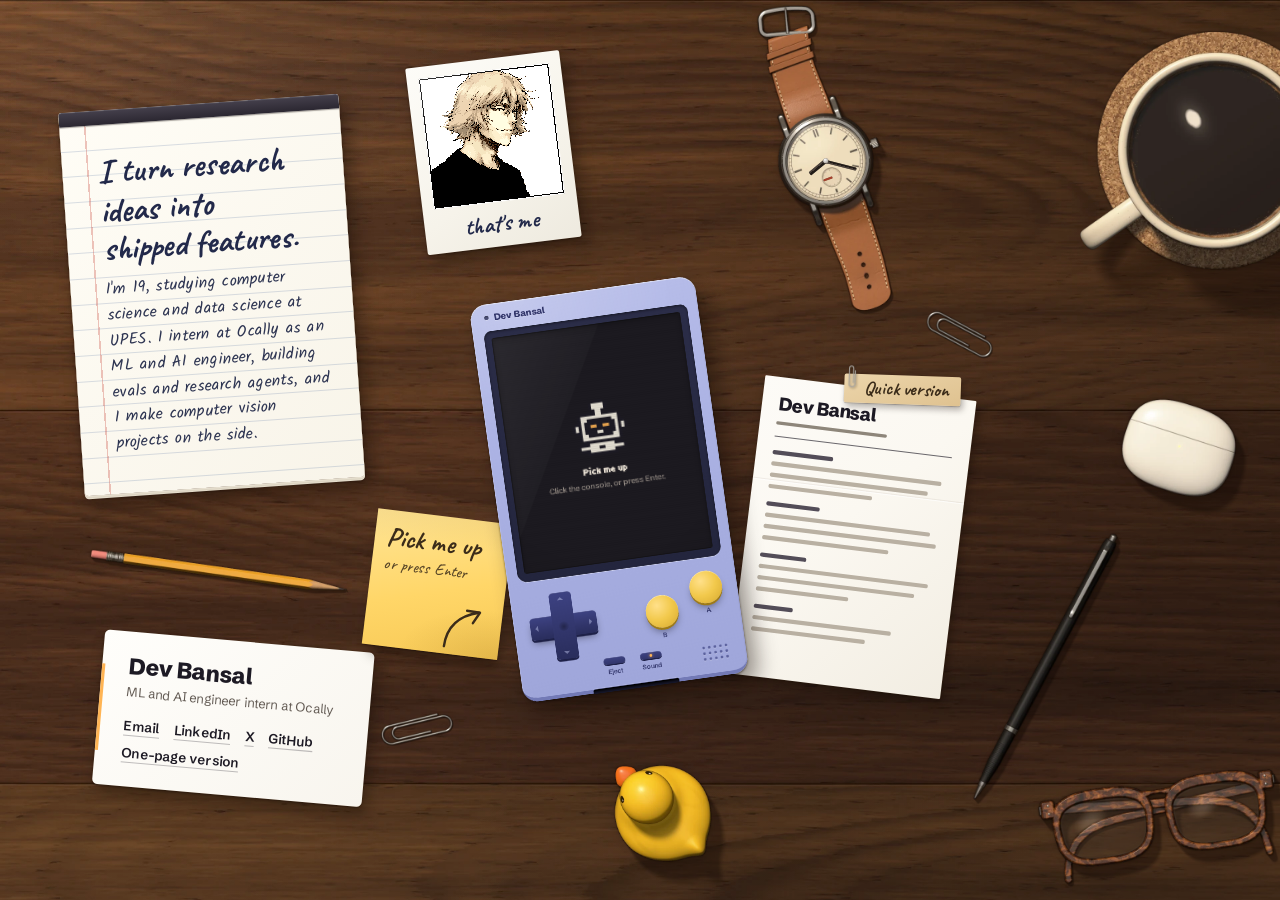
==== commit c2ce9213: "Dark mode: an evening desk instead of the browser's auto-darkening Phones in dark mode were force-da" ====
--- a/index.html
+++ b/index.html
@@ -9,6 +9,7 @@
       content="Dev Bansal, 19, ML and AI engineer intern at Ocally. Projects, writing and links, played on a handheld console."
     />
     <meta name="theme-color" content="#342419" />
+    <meta name="color-scheme" content="light dark" />
     <link rel="canonical" href="https://sharpeye08.github.io/" />
     <meta property="og:type" content="website" />
     <meta property="og:site_name" content="Dev Bansal" />
--- a/css/scene.css
+++ b/css/scene.css
@@ -960,6 +960,34 @@
 }
 
 /* ------------------------------------------------------------------
+   Dark mode: the desk in the evening. Only the lamp is on, so things
+   catch less light the further they lie from it (--lit, from js/scene.js;
+   the wood is dimmed the same way in css/desk.css). Paper is dimmed, not
+   inverted, so nothing glares.
+------------------------------------------------------------------- */
+@media (prefers-color-scheme: dark) {
+  .desk > :is(.pad, .card, .sticky, .paper, .polaroid, .prop) {
+    filter: brightness(var(--lit, 0.8));
+  }
+
+  /* the card a click opens is for reading */
+  .desk > .note {
+    filter: brightness(0.9);
+  }
+
+  body:is(.scene-table, .scene-paper) .unit {
+    filter: brightness(calc(var(--lit, 0.8) + 0.06));
+  }
+
+  body.scene-moving .unit {
+    transition:
+      transform var(--lift) var(--scene-ease),
+      scale 220ms ease,
+      filter var(--lift) ease;
+  }
+}
+
+/* ------------------------------------------------------------------
    Put the console down
 ------------------------------------------------------------------- */
 .putdown,
--- a/css/desk.css
+++ b/css/desk.css
@@ -28,6 +28,12 @@
    light, without a seam. The tile is authored at the ambient level, so
    --wood (its average) is the colour of the unlit desk.
 
+   Dark mode (prefers-color-scheme: dark) is the same desk in the evening:
+   the room light is off and only the lamp is on, so a multiply layer
+   (top) dims the desk more the further it lies from the lamp. js/scene.js
+   dims each object the same way (--lit), and color-scheme tells browsers
+   not to apply their own automatic darkening, which inverts the papers.
+
    Contrast, measured on the bare desk behind the intro and the footer of
    index.html?c=about at 1280x800, 1440x900 and 1920x1080: cream #f4ead8 is
    at least 5.3:1 on the single lightest pixel (top-left, under the lamp)
@@ -35,6 +41,7 @@
    average desk colour behind the intro paragraph, 5.6:1+ at the footer.
 ------------------------------------------------------------------- */
 :root {
+  color-scheme: light dark;
   --wood: #452c1b; /* average colour of the tile, also the fallback */
   /* the lamp's tint: at full strength the pool lifts red 1.75x,
      green 1.65x, blue 1.52x (warm tungsten against a neutral room) */
@@ -71,6 +78,44 @@
   image-rendering: auto;
 }
 
+/* evening: the same layers under a room-dimming multiply, bright by the
+   lamp and about 45% at the far side */
+@media (prefers-color-scheme: dark) {
+  :root {
+    --wood: #2b1b10;
+  }
+
+  html {
+    background-image:
+      radial-gradient(calc(175 * var(--u)) calc(135 * var(--u)) at calc(-14 * var(--u)) calc(-18 * var(--u)),
+        rgb(236, 229, 220) 0%,
+        rgb(214, 205, 195) 22%,
+        rgb(178, 168, 158) 45%,
+        rgb(140, 131, 123) 70%,
+        rgb(114, 106, 100) 100%),
+      radial-gradient(calc(34 * var(--u)) calc(22 * var(--u)) at calc(8 * var(--u)) 0, rgba(var(--lamp-sheen), 0.05), rgba(var(--lamp-sheen), 0.02) 50%, rgba(var(--lamp-sheen), 0)),
+      radial-gradient(calc(30 * var(--u)) calc(22 * var(--u)) at calc(17 * var(--u)) calc(7 * var(--u)), rgba(var(--lamp-sheen), 0.03), rgba(var(--lamp-sheen), 0)),
+      radial-gradient(calc(150 * var(--u)) calc(112 * var(--u)) at calc(-14 * var(--u)) calc(-18 * var(--u)),
+        rgba(var(--lamp), 1) 0%,
+        rgba(var(--lamp), 0.953) 10%,
+        rgba(var(--lamp), 0.831) 20%,
+        rgba(var(--lamp), 0.671) 30%,
+        rgba(var(--lamp), 0.509) 40%,
+        rgba(var(--lamp), 0.367) 50%,
+        rgba(var(--lamp), 0.252) 60%,
+        rgba(var(--lamp), 0.161) 70%,
+        rgba(var(--lamp), 0.085) 80%,
+        rgba(var(--lamp), 0.016) 90%,
+        rgba(var(--lamp), 0) 100%),
+      linear-gradient(to right, rgba(150, 140, 130, 0) 35%, rgba(150, 140, 130, 0.35)),
+      url("../assets/desk.webp");
+    background-size: 100% 100%, 100% 100%, 100% 100%, 100% 100%, 100% 100%, 1600px auto;
+    background-position: 0 0, 0 0, 0 0, 0 0, 0 0, 50% 0;
+    background-repeat: no-repeat, no-repeat, no-repeat, no-repeat, no-repeat, repeat;
+    background-blend-mode: multiply, screen, screen, color-dodge, multiply, normal;
+  }
+}
+
 /* the desk lives on the root; the body stays see-through so it shows */
 body {
   background: none;
@@ -83,3 +128,9 @@
     background-size: 100% 100%, 100% 100%, 100% 100%, 100% 100%, 1200px auto;
   }
 }
+
+@media (max-width: 720px) and (prefers-color-scheme: dark) {
+  html {
+    background-size: 100% 100%, 100% 100%, 100% 100%, 100% 100%, 100% 100%, 1200px auto;
+  }
+}
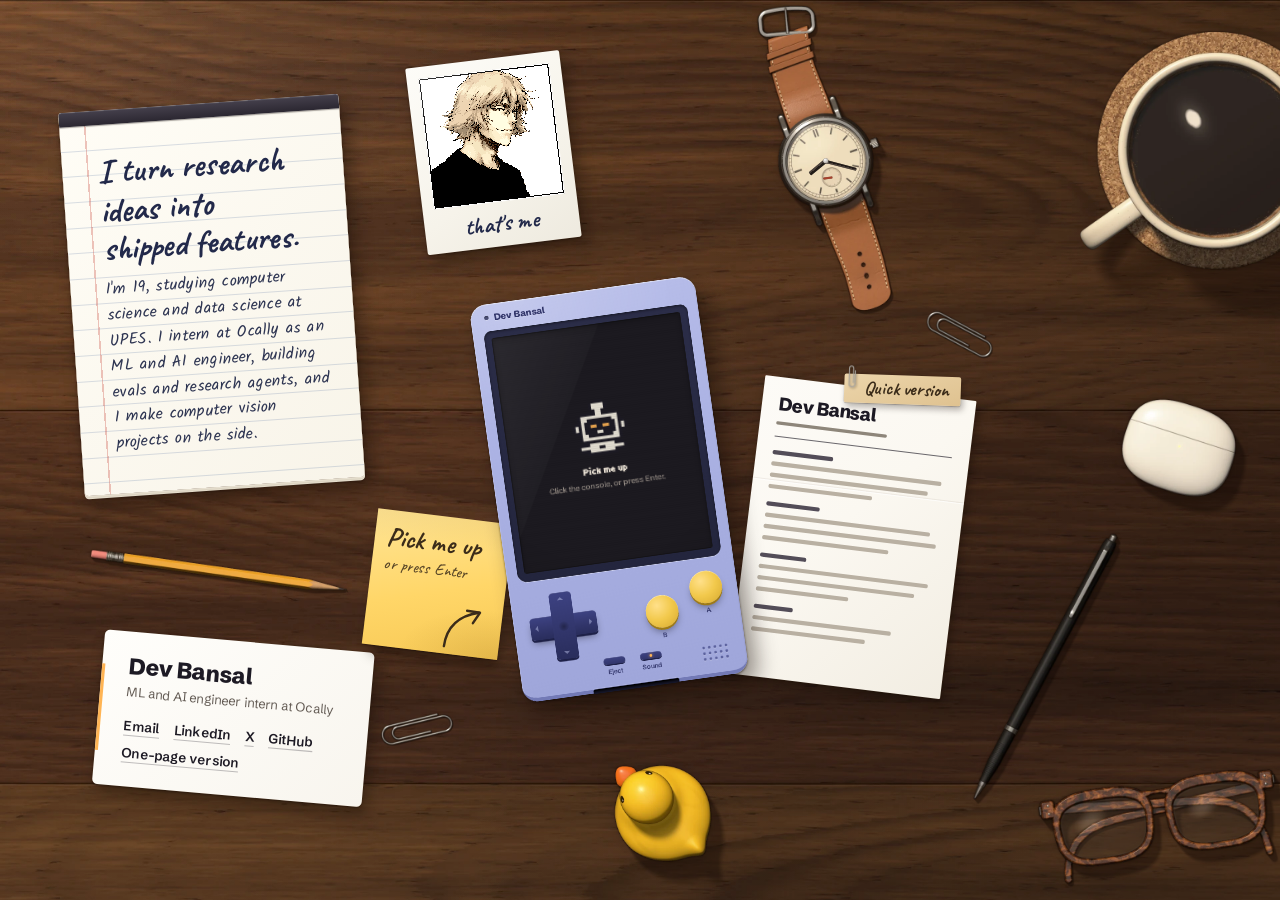
==== commit d3ac27e3: "Phone: the watch on the desk, and hold-to-drag cartridges - The watch now lies on the phone desk too" ====
--- a/index.html
+++ b/index.html
@@ -105,6 +105,7 @@
           <button type="button" class="prop watch" data-prop="watch" aria-label="My watch: what time it is for me" aria-expanded="false" aria-controls="deskNote">
             <img src="assets/props/watch.webp" alt="" decoding="async" />
             <span class="hands" aria-hidden="true"><i class="hand-hour"></i><i class="hand-min"></i><b class="hand-cap"></b><span class="subdial"><i class="hand-sec"></i></span></span>
+            <span class="hit" aria-hidden="true"></span>
           </button>
           <div class="prop" data-prop="glasses" aria-hidden="true"><img src="assets/props/glasses.webp" alt="" decoding="async" /></div>
           <div class="prop" data-prop="earbuds" aria-hidden="true"><img src="assets/props/earbuds.webp" alt="" decoding="async" /></div>
@@ -114,6 +115,7 @@
             <img src="assets/props/mug.webp" alt="" decoding="async" />
             <span class="ripple" aria-hidden="true"></span>
             <span class="steam" aria-hidden="true"><i></i><i></i><i></i></span>
+            <span class="hit" aria-hidden="true"></span>
           </button>
           <button type="button" class="pickup" id="pickup" aria-label="Pick up the console"></button>
           <a href="classic.html" class="paper" id="paper" aria-label="Read the one-page version">
--- a/css/style.css
+++ b/css/style.css
@@ -92,9 +92,9 @@
   outline-color: var(--ink);
 }
 
-/* touch: vertical swipes over the shelf scroll the page (a drag that turns
-   into a scroll gets pointercancel, and the cartridge springs home); taps
-   and sideways drags still work */
+/* touch: a quick vertical swipe over the shelf scrolls the page; resting a
+   finger on a cartridge for a moment (app.js HOLD_MS) lifts it, and from
+   then on the finger drags it. Taps and sideways drags work at once */
 @media (pointer: coarse) {
   .stage .cart {
     touch-action: pan-y;
--- a/css/scene.css
+++ b/css/scene.css
@@ -622,16 +622,38 @@
   z-index: 5;
 }
 
-/* the mug and the watch can be picked up for a closer look: each opens a card */
+/* the mug and the watch can be picked up for a closer look: each opens a card.
+   Their images carry a wide margin for the shadow, so only the object
+   itself (.hit, a circle over the case or the coaster) takes clicks and
+   taps; the margin never covers the paper or the card next to it. */
 button.prop {
   padding: 0;
   border: 0;
   background: none;
   color: inherit;
   font: inherit;
+  pointer-events: none;
+  -webkit-tap-highlight-color: transparent;
+}
+
+.hit {
+  position: absolute;
+  left: 50%;
+  top: 50%;
+  width: var(--hit, 50%);
+  aspect-ratio: 1;
+  translate: -50% -50%;
+  border-radius: 50%;
   cursor: pointer;
   pointer-events: auto;
-  -webkit-tap-highlight-color: transparent;
+}
+
+.mug {
+  --hit: 74%; /* the coaster */
+}
+
+.watch {
+  --hit: 46%; /* the case and a bit of strap */
 }
 
 button.prop img {
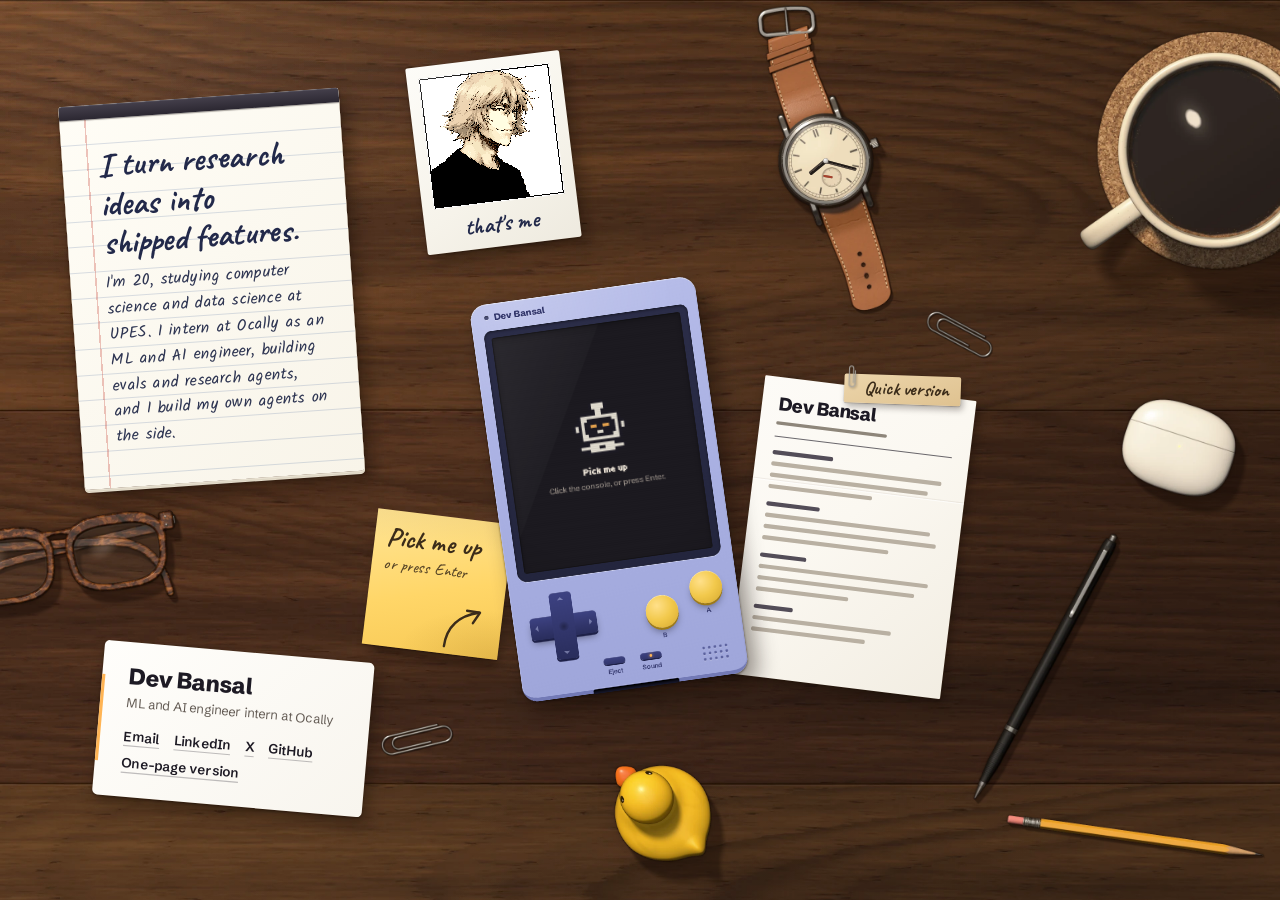
==== commit 6fcd99c1: "Bug Squash cartridge, snake visitor counter, rebalanced layouts - Bug Squash: an original little pla" ====
--- a/index.html
+++ b/index.html
@@ -6,10 +6,11 @@
     <title>Dev Bansal, ML and AI engineer</title>
     <meta
       name="description"
-      content="Dev Bansal, 19, ML and AI engineer intern at Ocally. Projects, writing and links, played on a handheld console."
+      content="Dev Bansal, 20, ML and AI engineer intern at Ocally. Projects, writing and links, played on a handheld console."
     />
     <meta name="theme-color" content="#342419" />
-    <meta name="color-scheme" content="light dark" />
+    <meta name="color-scheme" content="only light" />
+    <meta name="darkreader-lock" />
     <link rel="canonical" href="https://sharpeye08.github.io/" />
     <meta property="og:type" content="website" />
     <meta property="og:site_name" content="Dev Bansal" />
@@ -47,9 +48,9 @@
       <header class="intro">
         <h1 id="headline">I turn research ideas into shipped features.</h1>
         <p id="intro">
-          I'm 19, studying computer science and data science at UPES. I intern
+          I'm 20, studying computer science and data science at UPES. I intern
           at Ocally as an ML and AI engineer, building evals and research
-          agents, and I make computer vision projects on the side.
+          agents, and I build my own agents on the side.
         </p>
       </header>
 
@@ -93,7 +94,7 @@
         <div class="desk" id="desk">
           <div class="pad">
             <h1 class="pad-title" id="padTitle">I turn research ideas into shipped features.</h1>
-            <p class="pad-text" id="padText">I'm 19, studying computer science and data science at UPES. I intern at Ocally as an ML and AI engineer, building evals and research agents, and I make computer vision projects on the side.</p>
+            <p class="pad-text" id="padText">I'm 20, studying computer science and data science at UPES. I intern at Ocally as an ML and AI engineer, building evals and research agents, and I build my own agents on the side.</p>
           </div>
           <figure class="polaroid" aria-hidden="true">
             <span class="polaroid-photo"><img src="assets/avatar-pixel.png" alt="" width="128" height="128" /></span>
@@ -172,7 +173,7 @@
           <a href="https://github.com/sharpeye08" target="_blank" rel="noopener">GitHub</a>
         </nav>
         <a class="plain-link" href="classic.html">One-page version</a>
-        <p class="keys" aria-hidden="true">Arrows move, X or Enter is A, Z or Esc is B, 1 to 6 picks a cartridge. Drag a cartridge into the slot, or pull one down to eject it.</p>
+        <p class="keys" aria-hidden="true">Arrows or WASD move, X, Space or Enter is A, Z or Esc is B, 1 to 7 picks a cartridge. Drag a cartridge into the slot, or pull one down to eject it.</p>
       </footer>
     </div>
 
@@ -181,6 +182,7 @@
 
     <script src="js/content.js"></script>
     <script src="js/icons.js"></script>
+    <script src="js/game.js"></script>
     <script src="js/app.js"></script>
     <script src="js/scene.js"></script>
   </body>
--- a/css/style.css
+++ b/css/style.css
@@ -43,11 +43,13 @@
   --pixel: "Tiny5", "Pixelify Sans", ui-monospace, monospace; /* Tiny5 is loaded for the letter B only */
 
   /* sizes: console width drives everything (the console is 0.566 as wide as tall) */
-  --w: clamp(290px, min(30vw, calc((100svh - 236px) * 0.566)), 400px);
+  --w: clamp(290px, min(30vw, calc((100svh - 236px) * 0.566)), 520px);
   --cw: calc(var(--w) * 0.35); /* the reference's cartridge-to-console ratio */
   --ch: calc(var(--cw) * 0.84);
   --gap: calc(var(--w) * 0.17);
   --drop-visible: 0.55; /* share of the inserted cartridge that sticks out */
+  --drop: calc(var(--ch) * var(--drop-visible) + 8px); /* room under the console for it */
+  --con-h: calc(var(--w) * 1.7665); /* the console's height: 176.65cqw, see .console */
 }
 
 * {
@@ -117,26 +119,31 @@
 /* ------------------------------------------------------------------
    Room layout
 ------------------------------------------------------------------- */
+/* the intro and the console group are one composition, centred on the desk:
+   the outer 1fr columns share what is left, the intro column is as wide as
+   its text, and the group column as wide as the shelf and the console */
 .room {
   min-height: 100svh;
   display: grid;
-  grid-template-columns: minmax(260px, 360px) 1fr;
+  grid-template-columns: 1fr minmax(260px, auto) calc(var(--w) * 0.2) auto 1fr;
   grid-template-rows: 1fr auto;
   grid-template-areas:
-    "intro stage"
-    "foot  foot";
-  column-gap: 32px;
+    ". intro . stage ."
+    ". foot  foot foot .";
   padding: 44px 48px 28px;
 }
 
+/* level with the console: the bottom padding matches the stage's, so the
+   intro centres on the console, not on the cartridge sticking out under it */
 .intro {
   grid-area: intro;
-  align-self: start;
+  align-self: center;
+  padding-bottom: var(--drop);
 }
 
 .intro h1 {
   margin: 0 0 14px;
-  font-size: 30px;
+  font-size: clamp(30px, calc(var(--w) * 0.085), 40px);
   line-height: 1.1;
   font-weight: 800;
   letter-spacing: -0.02em;
@@ -146,13 +153,17 @@
 
 .intro p {
   margin: 0;
+  font-size: clamp(17px, calc(var(--w) * 0.04), 19px);
   color: var(--muted);
   max-width: 36ch;
   text-wrap: pretty;
 }
 
+/* the footer lines up with the composition above it; inline-size
+   containment keeps its one long line from widening the intro column */
 .foot {
   grid-area: foot;
+  contain: inline-size;
   display: flex;
   flex-wrap: wrap;
   align-items: baseline;
@@ -204,16 +215,19 @@
 /* ------------------------------------------------------------------
    Stage: shelf sockets on both sides of the console
 ------------------------------------------------------------------- */
+/* the first row takes whatever height the console has over the shelf, so the
+   shelf lines up with the console's bottom; the group is centred both ways
+   (scene.css places the Put it down button from the same numbers) */
 .stage {
   grid-area: stage;
   display: grid;
   grid-template-columns: var(--cw) var(--w) var(--cw);
-  grid-template-rows: 1fr repeat(var(--rows, 3), var(--ch));
+  grid-template-rows: auto repeat(var(--rows, 3), var(--ch));
   column-gap: var(--gap);
   row-gap: calc(var(--ch) * 0.18);
   justify-content: center;
   align-content: center;
-  padding-bottom: calc(var(--ch) * var(--drop-visible) + 8px);
+  padding-bottom: var(--drop);
 }
 
 /* .unit is the size container for the console, so cqw inside = % of console width */
@@ -859,6 +873,7 @@
 
   .intro {
     justify-self: center;
+    padding-bottom: 0;
     text-align: center;
   }
 
@@ -870,6 +885,11 @@
 
   .intro h1 {
     max-width: 18ch;
+    font-size: 30px;
+  }
+
+  .intro p {
+    font-size: inherit;
   }
 
   :root {
--- a/css/screen.css
+++ b/css/screen.css
@@ -184,6 +184,52 @@
   color: var(--off-muted);
 }
 
+/* Bug Squash: the game's canvas fills the screen, pixels kept square */
+.v-game {
+  padding: 0;
+  background: var(--label);
+}
+
+.v-game .game {
+  display: block;
+  width: 100%;
+  height: 100%;
+  image-rendering: pixelated;
+  touch-action: none;
+}
+
+/* the visitor count: a pixel number with a snake running laps round it,
+   at the foot of the idle screen (app.js draws it) */
+.v-empty .visits {
+  position: absolute;
+  left: 0;
+  right: 0;
+  bottom: calc(var(--pad) * 0.9);
+  display: grid;
+  justify-items: center;
+  gap: calc(4 * var(--k));
+  opacity: 0.85;
+}
+
+.v-empty .visits[hidden] {
+  display: none;
+}
+
+.v-empty .snake {
+  display: block;
+  width: auto;
+  height: max(18px, 6.6cqw);
+  image-rendering: pixelated;
+}
+
+.v-empty .visits-label {
+  margin: 0;
+  font-size: max(10px, calc(10.5 * var(--k)));
+  letter-spacing: 0.12em;
+  text-transform: uppercase;
+  color: var(--off-muted);
+}
+
 /* picked with the d-pad: the name in its colour, arrows either side */
 .v-pick h2 {
   max-width: 70cqw;
--- a/css/scene.css
+++ b/css/scene.css
@@ -982,34 +982,6 @@
 }
 
 /* ------------------------------------------------------------------
-   Dark mode: the desk in the evening. Only the lamp is on, so things
-   catch less light the further they lie from it (--lit, from js/scene.js;
-   the wood is dimmed the same way in css/desk.css). Paper is dimmed, not
-   inverted, so nothing glares.
-------------------------------------------------------------------- */
-@media (prefers-color-scheme: dark) {
-  .desk > :is(.pad, .card, .sticky, .paper, .polaroid, .prop) {
-    filter: brightness(var(--lit, 0.8));
-  }
-
-  /* the card a click opens is for reading */
-  .desk > .note {
-    filter: brightness(0.9);
-  }
-
-  body:is(.scene-table, .scene-paper) .unit {
-    filter: brightness(calc(var(--lit, 0.8) + 0.06));
-  }
-
-  body.scene-moving .unit {
-    transition:
-      transform var(--lift) var(--scene-ease),
-      scale 220ms ease,
-      filter var(--lift) ease;
-  }
-}
-
-/* ------------------------------------------------------------------
    Put the console down
 ------------------------------------------------------------------- */
 .putdown,
@@ -1044,12 +1016,18 @@
   border-color: var(--amber);
 }
 
+/* beside the console's top edge, over the right-hand shelf. Its containing
+   block is the stage's grid area (.room is a positioned grid): the console is
+   centred across it, and the console plus the room under it (--drop) are
+   centred down it (css/style.css, .stage) */
 .putdown {
   display: none;
   position: absolute;
   z-index: 3;
-  top: 14px;
-  right: 20px;
+  grid-area: stage;
+  top: calc((100% - var(--drop) - var(--con-h)) / 2);
+  left: calc(50% + var(--w) / 2 + var(--gap));
+  white-space: nowrap; /* a little wider than the shelf on smaller screens */
 }
 
 body.scene-hand .putdown {
@@ -1169,13 +1147,6 @@
   right: 12px;
 }
 
-@media (max-width: 1100px) {
-  .putdown {
-    top: 12px;
-    right: 16px;
-  }
-}
-
 /* ------------------------------------------------------------------
    Phones
 ------------------------------------------------------------------- */
--- a/css/desk.css
+++ b/css/desk.css
@@ -28,11 +28,9 @@
    light, without a seam. The tile is authored at the ambient level, so
    --wood (its average) is the colour of the unlit desk.
 
-   Dark mode (prefers-color-scheme: dark) is the same desk in the evening:
-   the room light is off and only the lamp is on, so a multiply layer
-   (top) dims the desk more the further it lies from the lamp. js/scene.js
-   dims each object the same way (--lit), and color-scheme tells browsers
-   not to apply their own automatic darkening, which inverts the papers.
+   The site always shows this light design, even when the device is set
+   to dark mode. color-scheme: only light tells browsers not to apply
+   their own automatic darkening, which would turn the papers dark.
 
    Contrast, measured on the bare desk behind the intro and the footer of
    index.html?c=about at 1280x800, 1440x900 and 1920x1080: cream #f4ead8 is
@@ -41,7 +39,7 @@
    average desk colour behind the intro paragraph, 5.6:1+ at the footer.
 ------------------------------------------------------------------- */
 :root {
-  color-scheme: light dark;
+  color-scheme: only light;
   --wood: #452c1b; /* average colour of the tile, also the fallback */
   /* the lamp's tint: at full strength the pool lifts red 1.75x,
      green 1.65x, blue 1.52x (warm tungsten against a neutral room) */
@@ -78,44 +76,6 @@
   image-rendering: auto;
 }
 
-/* evening: the same layers under a room-dimming multiply, bright by the
-   lamp and about 45% at the far side */
-@media (prefers-color-scheme: dark) {
-  :root {
-    --wood: #2b1b10;
-  }
-
-  html {
-    background-image:
-      radial-gradient(calc(175 * var(--u)) calc(135 * var(--u)) at calc(-14 * var(--u)) calc(-18 * var(--u)),
-        rgb(236, 229, 220) 0%,
-        rgb(214, 205, 195) 22%,
-        rgb(178, 168, 158) 45%,
-        rgb(140, 131, 123) 70%,
-        rgb(114, 106, 100) 100%),
-      radial-gradient(calc(34 * var(--u)) calc(22 * var(--u)) at calc(8 * var(--u)) 0, rgba(var(--lamp-sheen), 0.05), rgba(var(--lamp-sheen), 0.02) 50%, rgba(var(--lamp-sheen), 0)),
-      radial-gradient(calc(30 * var(--u)) calc(22 * var(--u)) at calc(17 * var(--u)) calc(7 * var(--u)), rgba(var(--lamp-sheen), 0.03), rgba(var(--lamp-sheen), 0)),
-      radial-gradient(calc(150 * var(--u)) calc(112 * var(--u)) at calc(-14 * var(--u)) calc(-18 * var(--u)),
-        rgba(var(--lamp), 1) 0%,
-        rgba(var(--lamp), 0.953) 10%,
-        rgba(var(--lamp), 0.831) 20%,
-        rgba(var(--lamp), 0.671) 30%,
-        rgba(var(--lamp), 0.509) 40%,
-        rgba(var(--lamp), 0.367) 50%,
-        rgba(var(--lamp), 0.252) 60%,
-        rgba(var(--lamp), 0.161) 70%,
-        rgba(var(--lamp), 0.085) 80%,
-        rgba(var(--lamp), 0.016) 90%,
-        rgba(var(--lamp), 0) 100%),
-      linear-gradient(to right, rgba(150, 140, 130, 0) 35%, rgba(150, 140, 130, 0.35)),
-      url("../assets/desk.webp");
-    background-size: 100% 100%, 100% 100%, 100% 100%, 100% 100%, 100% 100%, 1600px auto;
-    background-position: 0 0, 0 0, 0 0, 0 0, 0 0, 50% 0;
-    background-repeat: no-repeat, no-repeat, no-repeat, no-repeat, no-repeat, repeat;
-    background-blend-mode: multiply, screen, screen, color-dodge, multiply, normal;
-  }
-}
-
 /* the desk lives on the root; the body stays see-through so it shows */
 body {
   background: none;
@@ -128,9 +88,3 @@
     background-size: 100% 100%, 100% 100%, 100% 100%, 100% 100%, 1200px auto;
   }
 }
-
-@media (max-width: 720px) and (prefers-color-scheme: dark) {
-  html {
-    background-size: 100% 100%, 100% 100%, 100% 100%, 100% 100%, 100% 100%, 1200px auto;
-  }
-}
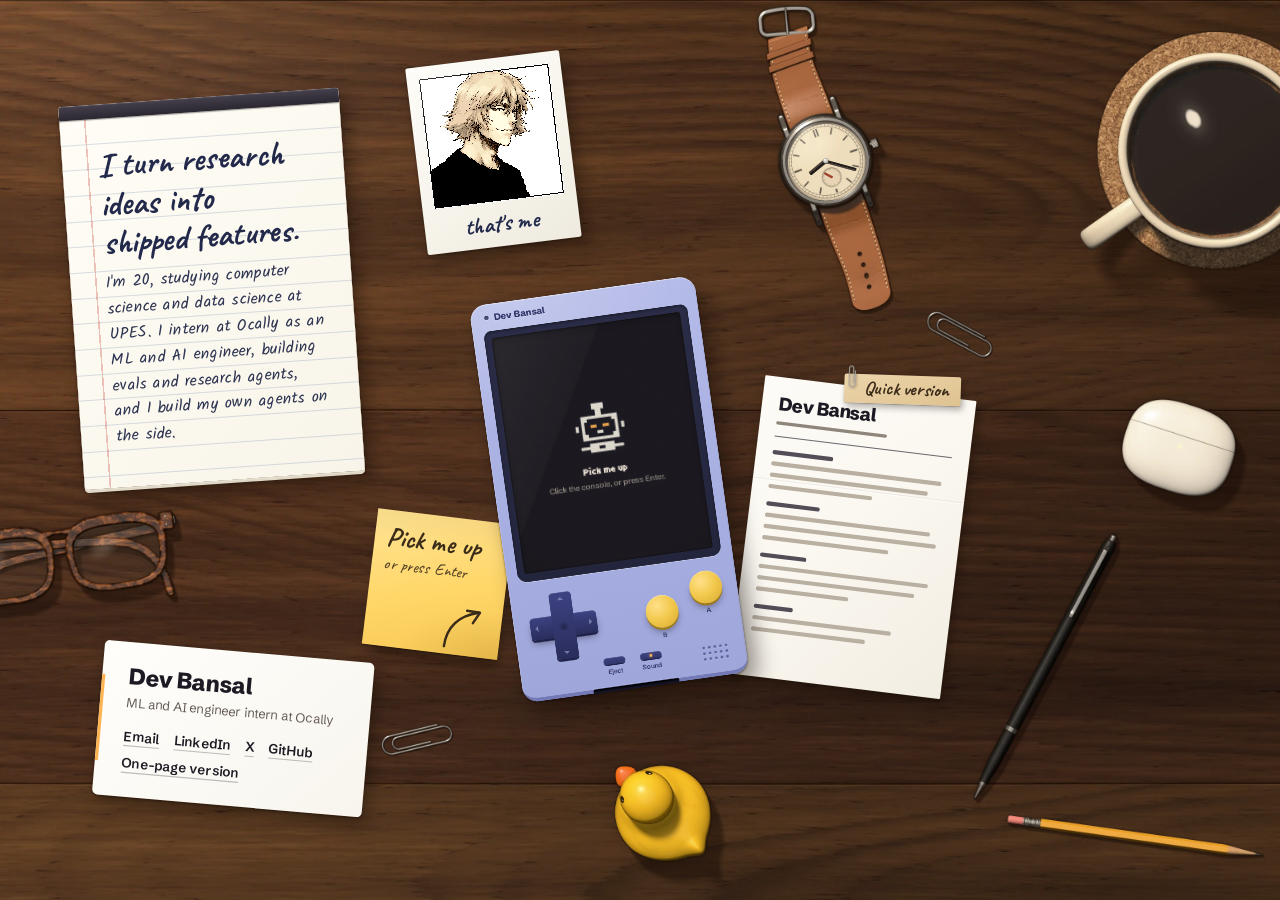
==== commit 29f28df1: "New blog post; résumé loads cleanly; clearer pixel letters - Blog: "Context engineering from first p" ====
--- a/index.html
+++ b/index.html
@@ -30,8 +30,9 @@
       href="https://fonts.googleapis.com/css2?family=Pixelify+Sans:wght@400;600;700&family=Schibsted+Grotesk:wght@400;600;800&display=swap"
       rel="stylesheet"
     />
-    <!-- Pixelify's capital B reads as G or 8; this one letter comes from Tiny5 -->
+    <!-- Pixelify's capital B reads as G or 8, and its C and c as O and o: B comes from Tiny5, C and c from Jersey 25 -->
     <link href="https://fonts.googleapis.com/css2?family=Tiny5&text=B&display=swap" rel="stylesheet" />
+    <link href="https://fonts.googleapis.com/css2?family=Jersey+25&text=Cc&display=swap" rel="stylesheet" />
     <link href="https://fonts.googleapis.com/css2?family=Caveat:wght@500;700&family=Kalam:wght@400&display=swap" rel="stylesheet" />
     <link rel="stylesheet" href="css/style.css" />
     <link rel="stylesheet" href="css/screen.css" />
--- a/css/style.css
+++ b/css/style.css
@@ -40,7 +40,9 @@
   --led-on: #ffb454; /* warm amber: no green lights anywhere */
 
   --sans: "Schibsted Grotesk", ui-sans-serif, system-ui, sans-serif;
-  --pixel: "Tiny5", "Pixelify Sans", ui-monospace, monospace; /* Tiny5 is loaded for the letter B only */
+  /* Tiny5 is loaded for the letter B only, Jersey 25 for C and c. Pixel text also
+     sets font-variant-ligatures: none, as Pixelify's "fi" reads as "A" */
+  --pixel: "Tiny5", "Jersey 25", "Pixelify Sans", ui-monospace, monospace;
 
   /* sizes: console width drives everything (the console is 0.566 as wide as tall) */
   --w: clamp(290px, min(30vw, calc((100svh - 236px) * 0.566)), 520px);
@@ -533,6 +535,13 @@
   -webkit-tap-highlight-color: transparent;
 }
 
+/* held down in a game: a thumb that drifts must not start a page scroll,
+   which cancels the press and lets go of the button */
+.dpad .dp,
+.ab .round {
+  touch-action: none;
+}
+
 /* D-pad: one moulded cross that tilts toward the pressed arm;
    the four buttons on top are invisible hit areas */
 .dpad {
--- a/css/screen.css
+++ b/css/screen.css
@@ -57,6 +57,7 @@
 .scr h2 {
   margin: 0;
   font-family: var(--pixel);
+  font-variant-ligatures: none; /* Pixelify's "fi" reads as "A" */
   font-weight: 700;
 }
 
@@ -103,6 +104,7 @@
   background: none;
   color: var(--ink);
   font-family: var(--pixel);
+  font-variant-ligatures: none;
   font-size: var(--t-hint);
   line-height: 1.2;
   white-space: nowrap;
@@ -388,6 +390,7 @@
   background: var(--ink);
   color: var(--label, var(--paper));
   font-family: var(--pixel);
+  font-variant-ligatures: none;
   font-size: var(--t-hint);
   font-weight: 700;
   line-height: var(--tag);
--- a/css/scene.css
+++ b/css/scene.css
@@ -991,6 +991,7 @@
   margin: 0;
   padding: 6px 12px 7px;
   font-family: var(--pixel);
+  font-variant-ligatures: none;
   font-size: 15px;
   line-height: 1.1;
   color: var(--text);
@@ -1130,6 +1131,8 @@
   transition-timing-function: var(--settle-ease);
 }
 
+/* transparent until it has loaded (js/scene.js adds .is-ready), so a quick
+   click lifts plain paper, never the page without its styles */
 .reader-frame {
   display: block;
   width: 100%;
@@ -1137,6 +1140,12 @@
   border: 0;
   border-top: 1px solid rgba(29, 26, 36, 0.12);
   background: var(--sheet);
+  opacity: 0;
+  transition: opacity 180ms ease;
+}
+
+.reader-frame.is-ready {
+  opacity: 1;
 }
 
 .reader-down {
